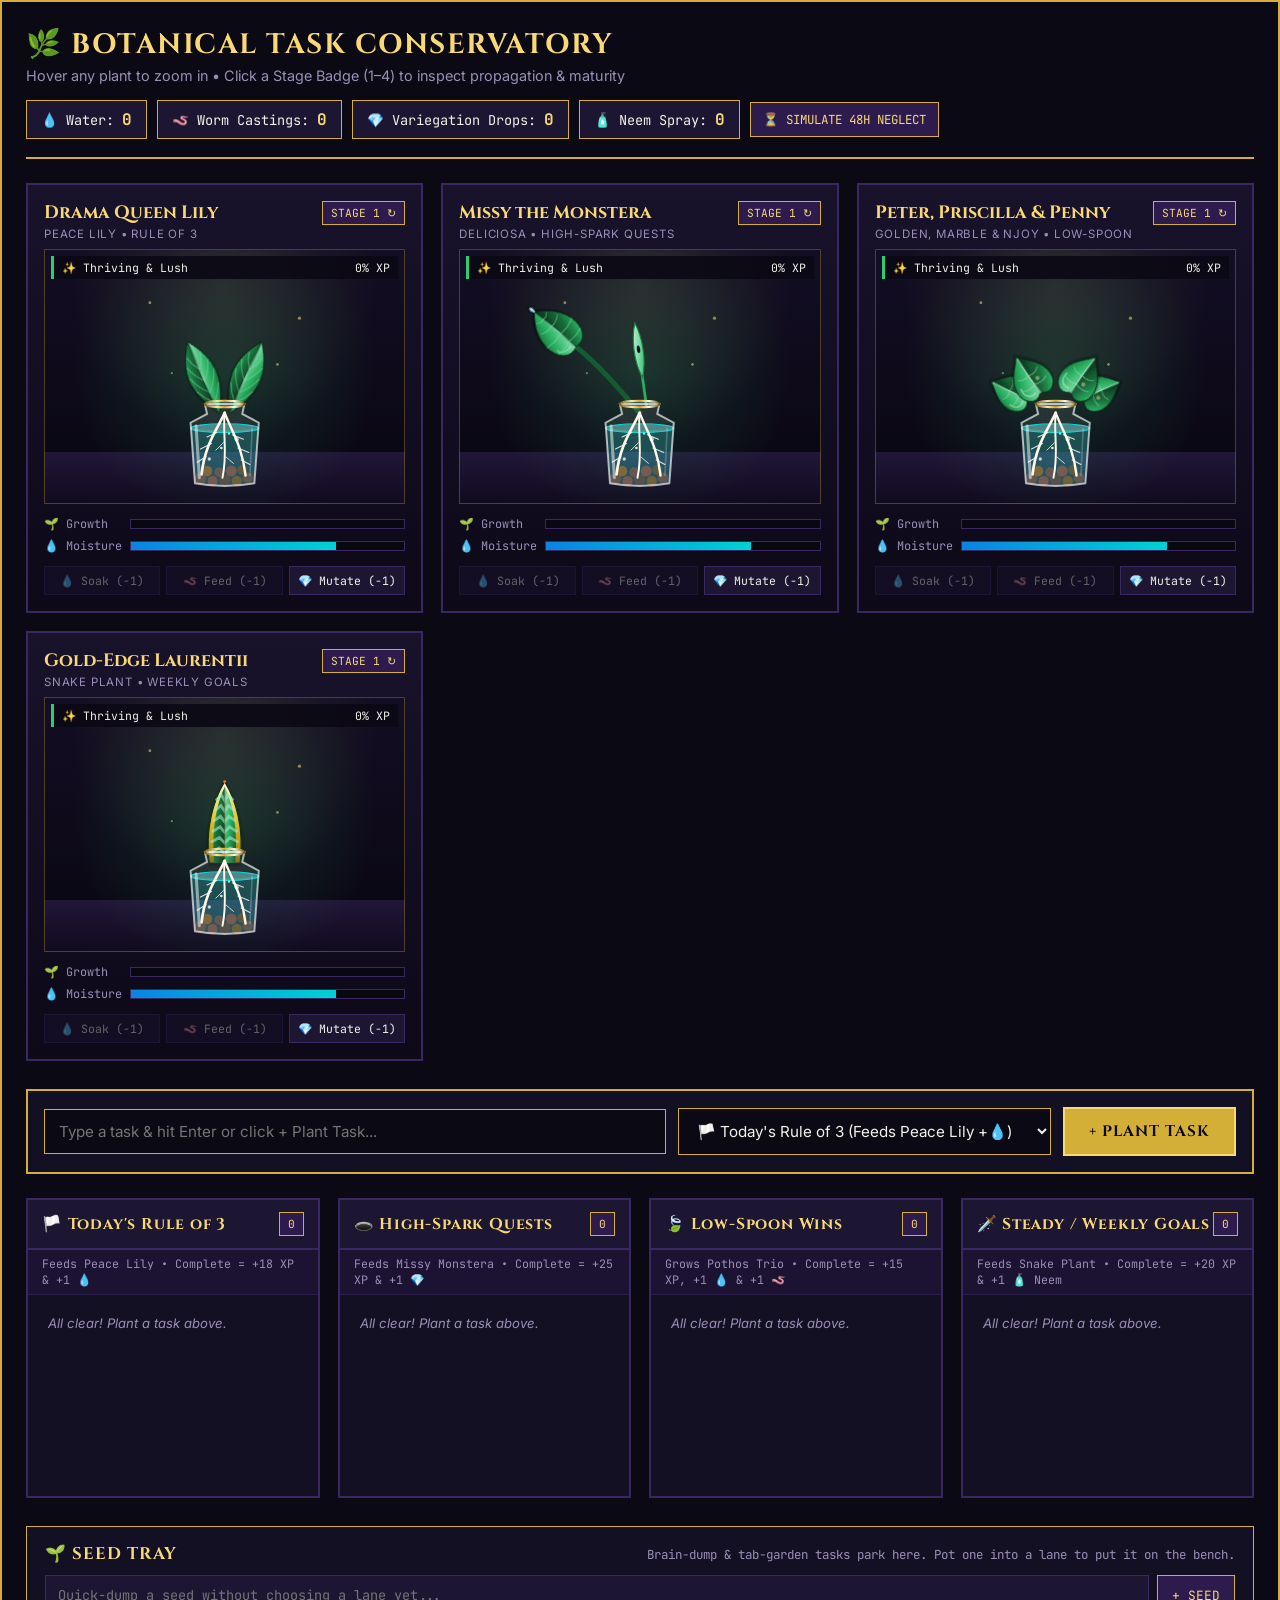
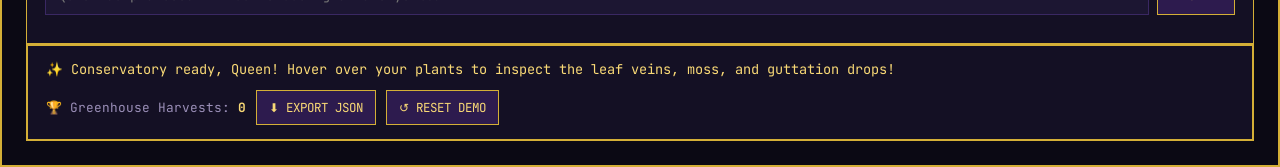
==== conservatory.html @ 10173c11 "bills: bridge Bills tab into the conservatory (due-soon bills as potable seeds, paying a task marks " ====
<!DOCTYPE html>
<html lang="en">
<head>
  <meta charset="UTF-8" />
  <meta name="viewport" content="width=device-width, initial-scale=1.0" />
  <title>Botanical Task Conservatory | Clare's Garden Planner</title>
  <link rel="preconnect" href="https://fonts.googleapis.com">
  <link rel="preconnect" href="https://fonts.gstatic.com" crossorigin>
  <link href="https://fonts.googleapis.com/css2?family=Cinzel:wght@600;700;800;900&family=Inter:wght@400;500;600;700&family=JetBrains+Mono:ital,wght@0,400;0,500;0,700;1,400&family=Plus+Jakarta+Sans:wght@400;500;600;700&display=swap" rel="stylesheet">
  <style>
    html, body { margin: 0; padding: 0; background: #0b0914; min-height: 100vh; }
  </style>
</head>
<body>
<!-- ==========================================
     BOTANICAL TASK CONSERVATORY (v4 - ULTRA-DETAILED BOTANICAL ART)
     For: planner.clarissadward.com
     ========================================== -->
<section id="botanical-task-conservatory" class="btc-wrapper">
  <!-- MASTER BOTANICAL SVG DEFS, SHADERS, PATTERNS & FILTERS -->
  <svg style="width:0;height:0;position:absolute;" aria-hidden="true" focusable="false">
    <defs>
      <!-- Deep 3D Leaf Gradients -->
      <linearGradient id="btc-emerald-left" x1="0%" y1="0%" x2="100%" y2="100%">
        <stop offset="0%" stop-color="#2ecc71" />
        <stop offset="45%" stop-color="#196f3d" />
        <stop offset="100%" stop-color="#092e17" />
      </linearGradient>
      <linearGradient id="btc-emerald-right" x1="0%" y1="0%" x2="100%" y2="100%">
        <stop offset="0%" stop-color="#82e0aa" />
        <stop offset="50%" stop-color="#27ae60" />
        <stop offset="100%" stop-color="#114b27" />
      </linearGradient>
      <linearGradient id="btc-leaf-back" x1="0%" y1="0%" x2="0%" y2="100%">
        <stop offset="0%" stop-color="#145a32" />
        <stop offset="100%" stop-color="#061f0f" />
      </linearGradient>
      <linearGradient id="btc-unfurl-lime" x1="0%" y1="0%" x2="100%" y2="100%">
        <stop offset="0%" stop-color="#d4efdf" />
        <stop offset="45%" stop-color="#82e0aa" />
        <stop offset="100%" stop-color="#27ae60" />
      </linearGradient>

      <!-- Thai Constellation / Albo Variegation Gradients -->
      <linearGradient id="btc-thai-cream" x1="0%" y1="0%" x2="100%" y2="100%">
        <stop offset="0%" stop-color="#fffdf5" />
        <stop offset="55%" stop-color="#f9e79f" />
        <stop offset="100%" stop-color="#d4ac0d" />
      </linearGradient>
      <linearGradient id="btc-marble-queen" x1="0%" y1="0%" x2="100%" y2="100%">
        <stop offset="0%" stop-color="#ffffff" />
        <stop offset="40%" stop-color="#e8f8f5" />
        <stop offset="75%" stop-color="#a3e4d7" />
        <stop offset="100%" stop-color="#1e8449" />
      </linearGradient>

      <!-- Peace Lily Hooded Spathe & Golden Spadix -->
      <radialGradient id="btc-spathe-ivory" cx="50%" cy="45%" r="60%">
        <stop offset="0%" stop-color="#ffffff" />
        <stop offset="65%" stop-color="#f8f9f9" />
        <stop offset="90%" stop-color="#d5f5e3" />
        <stop offset="100%" stop-color="#58d68d" />
      </radialGradient>
      <linearGradient id="btc-spadix-gold" x1="0%" y1="0%" x2="100%" y2="0%">
        <stop offset="0%" stop-color="#b7950b" />
        <stop offset="45%" stop-color="#fef9e7" />
        <stop offset="70%" stop-color="#f1c40f" />
        <stop offset="100%" stop-color="#7d6608" />
      </linearGradient>

      <!-- Snake Plant Gold Margin & Core -->
      <linearGradient id="btc-laurentii-edge" x1="0%" y1="0%" x2="0%" y2="100%">
        <stop offset="0%" stop-color="#fef9e7" />
        <stop offset="35%" stop-color="#f4d03f" />
        <stop offset="80%" stop-color="#b7950b" />
        <stop offset="100%" stop-color="#7d6608" />
      </linearGradient>

      <!-- 3D Pots & Planters -->
      <linearGradient id="btc-pot-terracotta" x1="0%" y1="0%" x2="100%" y2="0%">
        <stop offset="0%" stop-color="#5c2310" />
        <stop offset="22%" stop-color="#cd6133" />
        <stop offset="48%" stop-color="#e57e51" />
        <stop offset="78%" stop-color="#a8431b" />
        <stop offset="100%" stop-color="#4a1a0a" />
      </linearGradient>
      <linearGradient id="btc-pot-royal" x1="0%" y1="0%" x2="100%" y2="0%">
        <stop offset="0%" stop-color="#090511" />
        <stop offset="25%" stop-color="#2c1854" />
        <stop offset="45%" stop-color="#3f2475" />
        <stop offset="75%" stop-color="#1c0e38" />
        <stop offset="100%" stop-color="#07040d" />
      </linearGradient>
      <linearGradient id="btc-brass-lux" x1="0%" y1="0%" x2="100%" y2="0%">
        <stop offset="0%" stop-color="#7d6010" />
        <stop offset="30%" stop-color="#f9e79f" />
        <stop offset="50%" stop-color="#d4af37" />
        <stop offset="75%" stop-color="#fff8dc" />
        <stop offset="100%" stop-color="#6e530b" />
      </linearGradient>
      <linearGradient id="btc-coir-pole" x1="0%" y1="0%" x2="100%" y2="0%">
        <stop offset="0%" stop-color="#3b220c" />
        <stop offset="35%" stop-color="#784b23" />
        <stop offset="65%" stop-color="#5c3717" />
        <stop offset="100%" stop-color="#2b1707" />
      </linearGradient>

      <!-- Layered Drop Shadow for 3D Botanical Depth -->
      <filter id="btc-shadow-deep" x="-20%" y="-20%" width="140%" height="140%">
        <feDropShadow dx="1" dy="4" stdDeviation="2.5" flood-color="#040208" flood-opacity="0.72" />
      </filter>
      <filter id="btc-shadow-soft" x="-15%" y="-15%" width="130%" height="130%">
        <feDropShadow dx="0" dy="2" stdDeviation="1.4" flood-color="#05030a" flood-opacity="0.55" />
      </filter>
      <filter id="btc-glow-gold" x="-30%" y="-30%" width="160%" height="160%">
        <feGaussianBlur stdDeviation="2.5" result="blur" />
        <feMerge>
          <feMergeNode in="blur" />
          <feMergeNode in="SourceGraphic" />
        </feMerge>
      </filter>
    </defs>
  </svg>

  <style>
    :root {
      --btc-bg-obsidian: #0b0914;
      --btc-bg-panel: #141024;
      --btc-bg-card: #1c1632;
      --btc-plum-deep: #2d1b4e;
      --btc-gold: #d4af37;
      --btc-gold-bright: #f9d976;
      --btc-emerald: #2ecc71;
      --btc-danger: #e74c3c;
      --btc-amber: #f39c12;
      --btc-cyan: #00d2d3;
      --btc-text: #f4f1ea;
      --btc-muted: #9b8fb8;
      --btc-border: 2px solid #3a2863;
      --btc-border-gold: 2px solid #d4af37;
      --btc-font-head: 'Cinzel', 'Playfair Display', Georgia, serif;
      --btc-font-mono: 'JetBrains Mono', 'Fira Code', monospace;
      --btc-font-body: 'Inter', 'Plus Jakarta Sans', sans-serif;
    }

    .btc-wrapper {
      background: var(--btc-bg-obsidian);
      color: var(--btc-text);
      font-family: var(--btc-font-body);
      padding: 24px;
      border: var(--btc-border-gold);
      box-shadow: 0 12px 40px rgba(0, 0, 0, 0.75);
      max-width: 1720px;
      margin: 0 auto;
      box-sizing: border-box;
    }

    .btc-wrapper * {
      box-sizing: border-box;
      border-radius: 0px !important;
    }

    /* HEADER & APOTHECARY BAR */
    .btc-header {
      display: flex;
      flex-wrap: wrap;
      justify-content: space-between;
      align-items: center;
      gap: 16px;
      padding-bottom: 18px;
      border-bottom: var(--btc-border-gold);
      margin-bottom: 24px;
    }

    .btc-title-block h2 {
      font-family: var(--btc-font-head);
      color: var(--btc-gold-bright);
      margin: 0 0 4px 0;
      font-size: 1.75rem;
      letter-spacing: 1.5px;
      text-transform: uppercase;
    }

    .btc-title-block p {
      margin: 0;
      color: var(--btc-muted);
      font-size: 0.9rem;
    }

    .btc-apothecary-bar {
      display: flex;
      flex-wrap: wrap;
      gap: 10px;
      align-items: center;
    }

    .btc-supply-pill {
      background: var(--btc-bg-card);
      border: 1px solid var(--btc-gold);
      padding: 8px 14px;
      font-family: var(--btc-font-mono);
      font-size: 0.85rem;
      display: flex;
      align-items: center;
      gap: 8px;
      color: var(--btc-text);
    }

    .btc-supply-pill strong {
      color: var(--btc-gold-bright);
      font-size: 1rem;
    }

    .btc-sim-btn {
      background: var(--btc-plum-deep);
      color: var(--btc-gold-bright);
      border: 1px solid var(--btc-gold);
      padding: 8px 12px;
      font-family: var(--btc-font-mono);
      font-size: 0.78rem;
      cursor: pointer;
      text-transform: uppercase;
      transition: all 0.15s ease;
    }

    .btc-sim-btn:hover {
      background: var(--btc-gold);
      color: var(--btc-bg-obsidian);
      font-weight: 700;
    }

    /* CONSERVATORY PLANT BENCH (4 POTS) */
    .btc-bench-grid {
      display: grid;
      grid-template-columns: repeat(auto-fit, minmax(340px, 1fr));
      gap: 18px;
      margin-bottom: 28px;
    }

    .btc-plant-card {
      background: linear-gradient(180deg, #18122b 0%, #0d0918 100%);
      border: var(--btc-border);
      padding: 16px;
      position: relative;
      display: flex;
      flex-direction: column;
      justify-content: space-between;
      transition: transform 0.2s ease, border-color 0.2s ease, box-shadow 0.2s ease;
    }

    @keyframes plantPulse {
      0% { transform: scale(1); box-shadow: 0 0 0 rgba(46, 204, 113, 0); }
      50% { transform: scale(1.03); border-color: var(--btc-gold-bright); box-shadow: 0 0 28px rgba(46, 204, 113, 0.55); }
      100% { transform: scale(1); box-shadow: 0 0 0 rgba(46, 204, 113, 0); }
    }

    .btc-plant-card.pulse-react {
      animation: plantPulse 0.65s ease-out;
    }

    .btc-plant-card.needs-tlc {
      border-color: var(--btc-amber);
      box-shadow: inset 0 0 22px rgba(243, 156, 18, 0.22);
    }

    .btc-plant-card.has-gnats {
      border-color: var(--btc-danger);
      box-shadow: inset 0 0 26px rgba(231, 76, 60, 0.28);
    }

    .btc-plant-top {
      display: flex;
      flex-wrap: wrap;
      justify-content: space-between;
      align-items: flex-start;
      margin-bottom: 8px;
      gap: 6px 10px;
    }

    .btc-plant-top > div:first-child {
      flex: 1 1 170px;
      min-width: 0;
    }

    .btc-plant-top .btc-stage-badge {
      flex-shrink: 0;
    }

    .btc-plant-name {
      font-family: var(--btc-font-head);
      font-size: 1.12rem;
      color: var(--btc-gold-bright);
      margin: 0;
    }

    .btc-plant-role {
      font-size: 0.72rem;
      color: var(--btc-muted);
      text-transform: uppercase;
      letter-spacing: 0.8px;
      margin-top: 2px;
    }

    .btc-stage-badge {
      background: var(--btc-plum-deep);
      border: 1px solid var(--btc-gold);
      color: var(--btc-gold-bright);
      font-family: var(--btc-font-mono);
      font-size: 0.7rem;
      padding: 4px 8px;
      text-transform: uppercase;
      white-space: nowrap;
      cursor: pointer;
      transition: background 0.15s ease;
    }

    .btc-stage-badge:hover {
      background: var(--btc-gold);
      color: var(--btc-bg-obsidian);
      font-weight: 700;
    }

    /* TALL GALLERY CONSERVATORY STAGE WITH HOVER MAGNIFICATION */
    .btc-svg-stage {
      height: 255px;
      width: 100%;
      background:
        radial-gradient(circle at 50% 48%, rgba(46, 204, 113, 0.18), transparent 68%),
        radial-gradient(circle at 50% 15%, rgba(249, 217, 118, 0.1), transparent 55%),
        linear-gradient(180deg, #130e24 0%, #0b0815 80%, #211638 80%, #110b1f 100%);
      border: 1px solid rgba(212, 175, 55, 0.32);
      margin: 8px 0 12px 0;
      display: flex;
      align-items: center;
      justify-content: center;
      position: relative;
      overflow: hidden;
      cursor: zoom-in;
    }

    .btc-svg-stage svg {
      transition: transform 0.35s cubic-bezier(0.22, 1, 0.36, 1);
    }

    .btc-svg-stage:hover svg {
      transform: scale(1.22) translateY(-6px);
    }

    /* Ambient botanical breeze animation */
    @keyframes gentleBreeze {
      0%, 100% { transform: rotate(0deg); }
      50% { transform: rotate(1.4deg); }
    }

    .btc-breeze {
      transform-origin: 120px 158px;
      animation: gentleBreeze 5.5s ease-in-out infinite;
    }

    .btc-status-banner {
      position: absolute;
      top: 6px;
      left: 6px;
      right: 6px;
      background: rgba(11, 9, 20, 0.92);
      border-left: 3px solid var(--btc-emerald);
      padding: 4px 8px;
      font-size: 0.72rem;
      font-family: var(--btc-font-mono);
      display: flex;
      justify-content: space-between;
      z-index: 2;
      pointer-events: none;
    }

    .btc-status-banner.warn {
      border-left-color: var(--btc-amber);
      color: var(--btc-amber);
    }

    .btc-status-banner.danger {
      border-left-color: var(--btc-danger);
      color: #ff7675;
    }

    /* XP & MOISTURE METERS */
    .btc-meters {
      display: flex;
      flex-direction: column;
      gap: 6px;
      margin-bottom: 12px;
    }

    .btc-meter-row {
      display: flex;
      align-items: center;
      gap: 8px;
      font-family: var(--btc-font-mono);
      font-size: 0.74rem;
    }

    .btc-meter-label {
      width: 78px;
      color: var(--btc-muted);
    }

    .btc-meter-track {
      flex: 1;
      height: 10px;
      background: #090710;
      border: 1px solid #3a2863;
      overflow: hidden;
    }

    .btc-meter-fill {
      height: 100%;
      transition: width 0.35s ease;
    }

    .btc-fill-xp {
      background: linear-gradient(90deg, #196f3d, #2ecc71);
    }

    .btc-fill-water {
      background: linear-gradient(90deg, #0984e3, #00d2d3);
    }

    /* PLANT CARE ACTION BUTTONS */
    .btc-care-actions {
      display: grid;
      grid-template-columns: repeat(3, 1fr);
      gap: 6px;
    }

    .btc-care-btn {
      background: var(--btc-bg-card);
      border: 1px solid #3a2863;
      color: var(--btc-text);
      padding: 6px 4px;
      font-size: 0.72rem;
      font-family: var(--btc-font-mono);
      cursor: pointer;
      transition: all 0.15s ease;
      text-align: center;
    }

    .btc-care-btn:hover:not(:disabled) {
      border-color: var(--btc-gold);
      background: var(--btc-plum-deep);
      color: var(--btc-gold-bright);
    }

    .btc-care-btn:disabled {
      opacity: 0.38;
      cursor: not-allowed;
    }

    /* QUICK-ADD TASK CREATOR */
    .btc-creator-bar {
      background: var(--btc-bg-panel);
      border: var(--btc-border-gold);
      padding: 16px;
      margin-bottom: 24px;
      display: grid;
      grid-template-columns: 2fr 1.2fr auto;
      gap: 12px;
      align-items: center;
    }

    @media (max-width: 820px) {
      .btc-creator-bar {
        grid-template-columns: 1fr;
      }
    }

    .btc-input, .btc-select {
      background: var(--btc-bg-obsidian);
      border: 1px solid var(--btc-gold);
      color: var(--btc-text);
      padding: 12px 14px;
      font-family: var(--btc-font-body);
      font-size: 0.95rem;
      width: 100%;
    }

    .btc-input:focus, .btc-select:focus {
      outline: 2px solid var(--btc-gold-bright);
    }

    .btc-add-btn {
      background: var(--btc-gold);
      color: var(--btc-bg-obsidian);
      border: 2px solid var(--btc-gold-bright);
      padding: 12px 24px;
      font-family: var(--btc-font-head);
      font-weight: 700;
      font-size: 0.95rem;
      text-transform: uppercase;
      letter-spacing: 1px;
      cursor: pointer;
      transition: transform 0.1s ease, background 0.15s ease;
    }

    .btc-add-btn:hover {
      background: var(--btc-gold-bright);
    }

    /* TASK COLUMNS */
    .btc-columns-grid {
      display: grid;
      grid-template-columns: repeat(auto-fit, minmax(260px, 1fr));
      gap: 18px;
      margin-bottom: 24px;
    }

    .btc-col {
      background: var(--btc-bg-panel);
      border: var(--btc-border);
      display: flex;
      flex-direction: column;
      min-height: 300px;
    }

    .btc-col-header {
      padding: 12px 14px;
      background: var(--btc-bg-card);
      border-bottom: var(--btc-border);
      display: flex;
      justify-content: space-between;
      align-items: center;
    }

    .btc-col-header h3 {
      margin: 0;
      font-family: var(--btc-font-head);
      font-size: 0.98rem;
      color: var(--btc-gold-bright);
      letter-spacing: 0.8px;
    }

    .btc-col-sub {
      font-size: 0.73rem;
      color: var(--btc-muted);
      padding: 6px 14px;
      background: rgba(45, 27, 78, 0.35);
      border-bottom: 1px solid #2a1d49;
      font-family: var(--btc-font-mono);
    }

    .btc-task-list {
      padding: 12px;
      flex: 1;
      display: flex;
      flex-direction: column;
      gap: 10px;
    }

    @keyframes newTaskFlash {
      0% { background: rgba(212, 175, 55, 0.35); transform: translateY(-4px); }
      100% { background: var(--btc-bg-card); transform: translateY(0); }
    }

    .btc-task-item {
      background: var(--btc-bg-card);
      border: 1px solid #3a2863;
      border-left: 4px solid var(--btc-gold);
      padding: 10px 12px;
      display: flex;
      flex-direction: column;
      gap: 8px;
      animation: newTaskFlash 0.4s ease-out;
    }

    .btc-task-item.overdue {
      border-left-color: var(--btc-danger);
      background: rgba(231, 76, 60, 0.08);
    }

    .btc-task-top {
      display: flex;
      justify-content: space-between;
      align-items: flex-start;
      gap: 8px;
    }

    .btc-task-text {
      font-size: 0.92rem;
      line-height: 1.35;
      word-break: break-word;
    }

    .btc-task-actions {
      display: flex;
      gap: 6px;
      justify-content: flex-end;
    }

    .btc-task-btn {
      background: var(--btc-bg-obsidian);
      border: 1px solid #4a357a;
      color: var(--btc-text);
      padding: 5px 9px;
      font-size: 0.72rem;
      font-family: var(--btc-font-mono);
      cursor: pointer;
    }

    .btc-task-btn.complete:hover {
      background: var(--btc-emerald);
      color: var(--btc-bg-obsidian);
      border-color: var(--btc-emerald);
      font-weight: 700;
    }

    .btc-task-btn.split:hover {
      background: var(--btc-cyan);
      color: var(--btc-bg-obsidian);
    }

    .btc-task-btn.compost:hover {
      background: var(--btc-amber);
      color: var(--btc-bg-obsidian);
    }

    /* FOOTER SHELF */
    .btc-footer-shelf {
      background: var(--btc-bg-panel);
      border: var(--btc-border-gold);
      padding: 14px 18px;
      display: flex;
      flex-wrap: wrap;
      justify-content: space-between;
      align-items: center;
      gap: 12px;
    }

    .btc-toast {
      font-family: var(--btc-font-mono);
      font-size: 0.85rem;
      color: var(--btc-gold-bright);
    }

    @keyframes gnatBuzz {
      0% { transform: translate(0, 0); }
      25% { transform: translate(7px, -6px); }
      50% { transform: translate(-6px, 4px); }
      75% { transform: translate(5px, 6px); }
      100% { transform: translate(0, 0); }
    }
    .gnat-dot {
      animation: gnatBuzz 0.85s infinite ease-in-out;
    }
  </style>

  <!-- TOP HEADER & APOTHECARY INVENTORY -->
  <header class="btc-header">
    <div class="btc-title-block">
      <h2>🌿 Botanical Task Conservatory</h2>
      <p>Hover any plant to zoom in • Click a Stage Badge (1–4) to inspect propagation & maturity</p>
    </div>

    <div class="btc-apothecary-bar">
      <div class="btc-supply-pill" title="Earned from Low-Spoon Wins & Top 3">
        💧 Water: <strong id="btc-inv-water">3</strong>
      </div>
      <div class="btc-supply-pill" title="Earned from Low-Spoon Wins & Composting">
        🪱 Worm Castings: <strong id="btc-inv-castings">2</strong>
      </div>
      <div class="btc-supply-pill" title="Earned from High-Spark Quests - Unlocks Variegation!">
        💎 Variegation Drops: <strong id="btc-inv-elixir">2</strong>
      </div>
      <div class="btc-supply-pill" title="Earned from Weekly Goals - Clears Overdue Gnats">
        🧴 Neem Spray: <strong id="btc-inv-neem">1</strong>
      </div>
      <button type="button" class="btc-sim-btn" data-btc-action="simulate">
        ⏳ Simulate 48h Neglect
      </button>
    </div>
  </header>

  <!-- 4-POT INTERACTIVE PLANT BENCH -->
  <div class="btc-bench-grid" id="btc-plant-bench"></div>

  <!-- QUICK-ADD TASK BAR -->
  <div class="btc-creator-bar">
    <input
      type="text"
      id="btc-task-input"
      class="btc-input"
      placeholder="Type a task & hit Enter or click + Plant Task..."
    />
    <select id="btc-task-category" class="btc-select">
      <option value="top3">🏳️ Today's Rule of 3 (Feeds Peace Lily +💧)</option>
      <option value="spark">🕳️ High-Spark Quest (Feeds Missy Monstera +💎)</option>
      <option value="spoon">🍃 Low-Spoon Win (Grows Pothos Trio +💧🪱)</option>
      <option value="weekly">🗡️ Weekly / Steady Goal (Feeds Snake Plant +🧴)</option>
    </select>
    <button type="button" id="btc-add-btn" class="btc-add-btn" data-btc-action="add-task">
      + Plant Task
    </button>
  </div>

  <!-- 4 TASK QUEST COLUMNS -->
  <div class="btc-columns-grid" id="btc-task-columns"></div>

  <!-- SEED TRAY: parked tasks (brain dump + tab gardens) -->
  <div id="btc-seed-tray" style="margin-top:28px; border:1px solid var(--btc-gold); background:var(--btc-bg-panel); padding:16px 18px;">
    <div style="display:flex; flex-wrap:wrap; gap:10px; align-items:center; justify-content:space-between; margin-bottom:10px;">
      <h3 style="margin:0; font-family:var(--btc-font-head); color:var(--btc-gold-bright); font-size:1.05rem; letter-spacing:1px; text-transform:uppercase;">🌱 Seed Tray</h3>
      <span style="color:var(--btc-muted); font-size:0.78rem; font-family:var(--btc-font-mono);">Brain-dump &amp; tab-garden tasks park here. Pot one into a lane to put it on the bench.</span>
    </div>
    <div style="display:flex; flex-wrap:wrap; gap:8px; margin-bottom:12px;">
      <input id="btc-seed-input" type="text" placeholder="Quick-dump a seed without choosing a lane yet..." autocomplete="off"
        style="flex:1 1 240px; background:var(--btc-bg-card); border:1px solid #3a2863; color:var(--btc-text); padding:10px 12px; font-family:var(--btc-font-mono); font-size:0.85rem; outline:none;" />
      <button type="button" data-btc-action="add-seed"
        style="background:var(--btc-plum-deep); color:var(--btc-gold-bright); border:1px solid var(--btc-gold); padding:10px 14px; font-family:var(--btc-font-mono); font-size:0.8rem; cursor:pointer; text-transform:uppercase;">+ Seed</button>
    </div>
    <div id="btc-seed-list"></div>
  </div>

  <!-- GREENHOUSE TROPHY SHELF & DATA CONTROLS -->
  <footer class="btc-footer-shelf">
    <div class="btc-toast" id="btc-toast-msg">
      ✨ Conservatory ready, Queen! Hover over your plants to inspect the leaf veins, moss, and guttation drops!
    </div>
    <div style="display:flex; gap:10px; align-items:center;">
      <span style="font-family:var(--btc-font-mono); font-size:0.8rem; color:var(--btc-muted);">
        🏆 Greenhouse Harvests: <strong id="btc-harvest-count" style="color:var(--btc-gold-bright)">0</strong>
      </span>
      <button type="button" class="btc-sim-btn" data-btc-action="export">⬇ Export JSON</button>
      <button type="button" class="btc-sim-btn" data-btc-action="reset">↺ Reset Demo</button>
    </div>
  </footer>

  <script>
    (function () {
      const STORAGE_KEY = 'clarissa_botanical_conservatory_v5';

      const categoryToPlant = {
        top3: 'lily',
        spark: 'monstera',
        spoon: 'pothos',
        weekly: 'snake'
      };

      const defaultState = {
        inventory: { water: 0, castings: 0, elixir: 0, neem: 0 },
        harvests: 0,
        lastPulsedPlant: null,
        plants: {
          lily: {
            id: 'lily',
            name: 'Drama Queen Lily',
            species: 'Peace Lily • Rule of 3',
            xp: 0,
            hydration: 75,
            variegated: false,
            gnats: false
          },
          monstera: {
            id: 'monstera',
            name: 'Missy the Monstera',
            species: 'Deliciosa • High-Spark Quests',
            xp: 0,
            hydration: 75,
            variegated: false,
            gnats: false
          },
          pothos: {
            id: 'pothos',
            name: 'Peter, Priscilla & Penny',
            species: 'Golden, Marble & NJoy • Low-Spoon',
            xp: 0,
            hydration: 75,
            variegated: false,
            gnats: false
          },
          snake: {
            id: 'snake',
            name: 'Gold-Edge Laurentii',
            species: 'Snake Plant • Weekly Goals',
            xp: 0,
            hydration: 75,
            variegated: false,
            gnats: false
          }
        },
        tasks: []
      };

      let state = loadState();

      function loadState() {
        try {
          const saved = localStorage.getItem(STORAGE_KEY);
          if (saved) {
            const parsed = JSON.parse(saved);
            if (parsed && parsed.plants && Array.isArray(parsed.tasks)) {
              return parsed;
            }
          }
        } catch (e) {}
        return JSON.parse(JSON.stringify(defaultState));
      }

      function saveState() {
        try {
          localStorage.setItem(STORAGE_KEY, JSON.stringify(state));
        } catch (e) {}
      }

      function getStageInfo(xp) {
        if (xp < 25) return { num: 1, label: 'Stage 1 • Water Prop 🫙' };
        if (xp < 55) return { num: 2, label: 'Stage 2 • Terracotta 🪴' };
        if (xp < 85) return { num: 3, label: 'Stage 3 • Lush Specimen 🌿' };
        return { num: 4, label: 'Stage 4 • Showstopper ✨' };
      }

      // =========================================================================
      // v4 BOTANICAL ART ENGINE: 3D HALF-LEAF SHADING, VEINS, MOSS & GUTTATION
      // =========================================================================

      function drawDetailedPot(stage, isHydrated) {
        if (stage === 1) {
          // Stage 1: Faceted Glass Apothecary Vessel + Cork Collar + LECA + Fuzzy Root System
          return `
            <g class="btc-pot-layer">
              <!-- LECA Expanded Clay Pebbles at base -->
              <g opacity="0.9">
                <circle cx="98" cy="208" r="5.5" fill="#78281f" stroke="#4a1913" stroke-width="0.8"/>
                <circle cx="109" cy="210" r="5" fill="#922b21" stroke="#4a1913" stroke-width="0.8"/>
                <circle cx="120" cy="209" r="5.5" fill="#641e16" stroke="#4a1913" stroke-width="0.8"/>
                <circle cx="131" cy="210" r="5" fill="#873600" stroke="#4a1913" stroke-width="0.8"/>
                <circle cx="141" cy="207" r="5" fill="#78281f" stroke="#4a1913" stroke-width="0.8"/>
                <circle cx="104" cy="201" r="4.8" fill="#a04000"/>
                <circle cx="115" cy="202" r="4.5" fill="#78281f"/>
                <circle cx="126" cy="201" r="5" fill="#922b21"/>
                <circle cx="136" cy="200" r="4.5" fill="#6e2c00"/>
              </g>

              <!-- Nutrient-Rich Cyan/Emerald Water Column -->
              <path d="M89 162 Q120 166 151 162 L147 212 Q120 217 93 212 Z" fill="rgba(0, 210, 211, 0.22)" />
              <ellipse cx="120" cy="162" rx="31" ry="4" fill="rgba(129, 236, 236, 0.45)" stroke="#00d2d3" stroke-width="1"/>

              <!-- Primary & Secondary Fibrous Water Roots -->
              <g stroke="#fef9e7" fill="none" stroke-linecap="round">
                <path d="M120 148 C114 162, 102 176, 99 204" stroke-width="2.4"/>
                <path d="M113 166 L104 170 M108 176 L98 181 M103 188 L95 193" stroke-width="1" opacity="0.85"/>
                <path d="M120 148 C126 164, 136 178, 139 205" stroke-width="2.2"/>
                <path d="M127 168 L137 172 M132 180 L142 184 M135 191 L143 195" stroke-width="1" opacity="0.85"/>
                <path d="M120 148 C118 168, 123 185, 118 207" stroke-width="1.8"/>
                <path d="M119 175 L112 182 M121 188 L128 194" stroke-width="0.9" opacity="0.8"/>
              </g>

              <!-- Rising Oxygen Micro-Bubbles -->
              <circle cx="106" cy="190" r="1.5" fill="#ffffff" opacity="0.75"/>
              <circle cx="131" cy="172" r="2" fill="#ffffff" opacity="0.65"/>
              <circle cx="117" cy="180" r="1.2" fill="#ffffff" opacity="0.85"/>
              <circle cx="124" cy="167" r="1" fill="#ffffff" opacity="0.75"/>

              <!-- Beveled Glass Apothecary Bottle & Specular Highlights -->
              <path d="M102 140 L138 140 L136 149 L151 157 L147 212 Q120 217 93 212 L89 157 L104 149 Z"
                    fill="rgba(255, 255, 255, 0.07)" stroke="rgba(255, 255, 255, 0.65)" stroke-width="1.8"/>
              <ellipse cx="120" cy="140" rx="18" ry="3" fill="rgba(255,255,255,0.2)" stroke="url(#btc-brass-lux)" stroke-width="1.8"/>
              <path d="M94 160 L97 207" stroke="rgba(255,255,255,0.5)" stroke-width="2.8" stroke-linecap="round"/>
              <path d="M145 162 L143 205" stroke="rgba(255,255,255,0.22)" stroke-width="1.5" stroke-linecap="round"/>
            </g>
          `;
        }

        // Rich Top-Dressing: Chunky Bark, Perlite, Pillow Moss & Amethyst Crystal
        const soilBed = `
          <g class="btc-soil-ecosystem">
            <!-- Dark Rich Compost & Bark Base -->
            <ellipse cx="120" cy="147" rx="42" ry="6.5" fill="#1e110a"/>
            <!-- Orchid Bark Chips -->
            <polygon points="92,147 101,144 104,149 95,150" fill="#4a2311"/>
            <polygon points="128,145 139,144 142,149 131,150" fill="#5c2d16"/>
            <polygon points="110,148 121,146 124,151 112,152" fill="#3d1c0c"/>
            <!-- Velvet Green Cushion Moss Mounds -->
            <path d="M82 148 Q92 139 104 147 Z" fill="#1e8449"/>
            <path d="M85 147 Q92 141 100 146 Z" fill="#2ecc71" opacity="0.7"/>
            <path d="M136 148 Q147 138 158 147 Z" fill="#196f3d"/>
            <path d="M139 147 Q147 140 154 146 Z" fill="#27ae60" opacity="0.75"/>
            <!-- White Perlite Specks & Worm Castings -->
            <circle cx="105" cy="147" r="1.8" fill="#ecf0f1"/>
            <circle cx="115" cy="145" r="1.5" fill="#bdc3c7"/>
            <circle cx="127" cy="148" r="1.9" fill="#ecf0f1"/>
            <circle cx="134" cy="145" r="1.4" fill="#ecf0f1"/>
            <circle cx="109" cy="149" r="1.6" fill="#d4af37" opacity="0.85"/>
            <!-- Raw Amethyst Crystal Cluster in Stage 3 & 4 -->
            ${
              stage >= 3
                ? `<polygon points="144,147 148,136 153,146" fill="#9b59b6" stroke="#e8daef" stroke-width="0.7"/>
                   <polygon points="149,147 155,139 157,147" fill="#8e44ad" stroke="#d2b4de" stroke-width="0.6"/>`
                : ''
            }
          </g>
        `;

        if (stage === 2) {
          // Stage 2: Sculpted Artisan Terracotta Pot + Mineral Patina + Drainage Saucer
          return `
            <g class="btc-pot-layer">
              <ellipse cx="120" cy="215" rx="39" ry="5.5" fill="#4a1a0a" stroke="#78281f" stroke-width="1"/>
              <path d="M83 207 L157 207 L152 215 L88 215 Z" fill="url(#btc-pot-terracotta)"/>
              <polygon points="80,152 160,152 147,209 93,209" fill="url(#btc-pot-terracotta)" stroke="#4a1a0a" stroke-width="1.2"/>
              <!-- Subtle Terracotta Ribbing -->
              <path d="M85 168 Q120 173 155 168" stroke="rgba(255,255,255,0.14)" stroke-width="1.5" fill="none"/>
              <path d="M88 184 Q120 189 152 184" stroke="rgba(0,0,0,0.22)" stroke-width="1.5" fill="none"/>
              <!-- Rolled Terracotta Rim -->
              <rect x="74" y="143" width="92" height="11" fill="url(#btc-pot-terracotta)" stroke="#4a1a0a" stroke-width="1.2"/>
              ${soilBed}
            </g>
          `;
        }

        // Stage 3 & 4: Fluted Royal Obsidian & Amethyst Ceramic Planter on Brass Stand
        return `
          <g class="btc-pot-layer">
            <!-- Custom Mid-Century Brushed Brass Stand -->
            <path d="M84 192 L77 218 M156 192 L163 218 M120 202 L120 218" stroke="url(#btc-brass-lux)" stroke-width="4" stroke-linecap="square"/>
            <line x1="81" y1="206" x2="159" y2="206" stroke="url(#btc-brass-lux)" stroke-width="2.8"/>

            <!-- Royal Fluted Ceramic Vessel -->
            <path d="M74 148 L166 148 L154 204 C138 211, 102 211, 86 204 Z" fill="url(#btc-pot-royal)" stroke="url(#btc-brass-lux)" stroke-width="2"/>

            <!-- Art-Deco Gold Fluting & Geometric Inlay -->
            <path d="M90 150 L96 205 M105 150 L108 207 M120 150 L120 208 M135 150 L132 207 M150 150 L144 205"
                  stroke="rgba(249, 217, 118, 0.32)" stroke-width="1.3"/>
            <path d="M79 168 Q120 176 161 168" stroke="url(#btc-brass-lux)" stroke-width="1.5" fill="none" opacity="0.8"/>

            <!-- Brushed Brass Lip -->
            <rect x="71" y="142" width="98" height="8" fill="url(#btc-brass-lux)" stroke="#4a3508" stroke-width="0.8"/>
            ${soilBed}
          </g>
        `;
      }

      // =========================================================================
      // DETAILED SPECIES FOLIAGE GENERATORS
      // =========================================================================

      // 1. ULTRA-DETAILED MONSTERA DELICIOSA LEAF (3D Half-Shading, Pinnae, Inner Fenestrations, Guttation Drop)
      function drawMonsteraLeaf(x, y, scale, angle, isVar, hasSplits, hasGuttation) {
        // Left & Right 3D Half-Leaf Paths with Deep Pinnae Cutouts
        const leftHalf = hasSplits
          ? `M 0,0
             C -18,-10 -38,4 -42,22
             L -14,25 L -43,31
             C -45,42 -40,54 -35,62
             L -11,56 L -31,68
             C -24,80 -10,92 0,102 L 0,0 Z`
          : `M 0,0 C -22,-8 -40,14 -36,44 C -32,72 -14,90 0,102 L 0,0 Z`;

        const rightHalf = hasSplits
          ? `M 0,0
             C 18,-10 38,4 42,22
             L 14,25 L 43,31
             C 45,42 40,54 35,62
             L 11,56 L 31,68
             C 24,80 10,92 0,102 L 0,0 Z`
          : `M 0,0 C 22,-8 40,14 36,44 C 32,72 14,90 0,102 L 0,0 Z`;

        // Thai Constellation / Albo Sectored Chimera Variegation + Stardust Speckles
        const variegationOverlay = isVar
          ? `<path d="M 0,0 C 18,-10 38,4 42,22 L 14,25 L 43,31 C 44,38 41,46 38,52 L 11,48 L 0,32 Z"
                   fill="url(#btc-thai-cream)" opacity="0.88"/>
             <path d="M 0,56 L -11,56 L -31,68 C -24,80 -10,92 0,102 Z"
                   fill="url(#btc-thai-cream)" opacity="0.82"/>
             <!-- Thai Constellation Cream Speckles -->
             <circle cx="-18" cy="16" r="2.2" fill="#fffdf5" opacity="0.9"/>
             <circle cx="-24" cy="21" r="1.3" fill="#f9e79f" opacity="0.85"/>
             <circle cx="-22" cy="44" r="2.6" fill="#fffdf5" opacity="0.85"/>
             <circle cx="-15" cy="49" r="1.4" fill="#fffdf5" opacity="0.9"/>
             <circle cx="18" cy="72" r="2.4" fill="#fffdf5" opacity="0.9"/>
             <circle cx="12" cy="78" r="1.5" fill="#f9e79f" opacity="0.85"/>`
          : '';

        // Inner Oval Fenestrations (Secondary Holes) along the midrib
        const innerFenestrations = hasSplits
          ? `<ellipse cx="-9" cy="38" rx="3.4" ry="6.2" fill="#110c20" stroke="#092e17" stroke-width="0.8" transform="rotate(-18 -9 38)"/>
             <ellipse cx="10" cy="39" rx="3.2" ry="5.8" fill="#110c20" stroke="#114b27" stroke-width="0.8" transform="rotate(18 10 39)"/>
             <ellipse cx="-7" cy="68" rx="2.6" ry="4.5" fill="#110c20" transform="rotate(-14 -7 68)"/>
             <ellipse cx="8" cy="67" rx="2.8" ry="4.8" fill="#110c20" transform="rotate(14 8 67)"/>
             <circle cx="-5" cy="18" r="2" fill="#110c20"/>
             <circle cx="6" cy="19" r="1.8" fill="#110c20"/>`
          : '';

        // Crystal Guttation Dewdrop hanging from the leaf apex
        const guttationDrop = hasGuttation
          ? `<path d="M 0,102 C -3,107 -3.5,112 0,114 C 3.5,112 3,107 0,102 Z" fill="#81ecec" stroke="#ffffff" stroke-width="0.6"/>
             <circle cx="-1" cy="110" r="0.9" fill="#ffffff"/>`
          : '';

        return `
          <g transform="translate(${x}, ${y}) rotate(${angle}) scale(${scale})" filter="url(#btc-shadow-deep)">
            <!-- Left Shadowed Half-Blade -->
            <path d="${leftHalf}" fill="url(#btc-emerald-left)" stroke="#072612" stroke-width="1.2"/>
            <!-- Right Sunlit Half-Blade -->
            <path d="${rightHalf}" fill="url(#btc-emerald-right)" stroke="#0b3b1e" stroke-width="1.2"/>
            ${variegationOverlay}

            <!-- Glossy Cuticle Specular Highlight -->
            <path d="M 6,8 C 20,6 30,16 28,22" stroke="rgba(255,255,255,0.35)" stroke-width="2.5" fill="none" stroke-linecap="round"/>

            <!-- Sculpted Primary Midrib & Quilted Lateral Veins -->
            <path d="M 0,0 L -1.5,45 L 0,98 L 1.5,45 Z" fill="#82e0aa"/>
            <g stroke="#82e0aa" stroke-width="1.3" fill="none" stroke-linecap="round" opacity="0.78">
              <path d="M 0,16 Q -16,12 -32,16"/>
              <path d="M 0,38 Q -18,34 -36,40"/>
              <path d="M 0,60 Q -14,58 -24,66"/>
              <path d="M 0,80 Q -8,78 -14,84"/>
              <path d="M 0,16 Q 16,12 32,16"/>
              <path d="M 0,38 Q 18,34 36,40"/>
              <path d="M 0,60 Q 14,58 24,66"/>
              <path d="M 0,80 Q 8,78 14,84"/>
            </g>

            ${innerFenestrations}
            ${guttationDrop}
          </g>
        `;
      }

      // 2. ULTRA-DETAILED POTHOS LEAF (Supports 3 Distinct Cultivars: 0=Peter Golden, 1=Priscilla Marble Queen, 2=Penny N'Joy)
      function drawPothosLeaf(x, y, scale, angle, cultivar, isVar, hasDew) {
        let leftFill = 'url(#btc-emerald-left)';
        let rightFill = 'url(#btc-emerald-right)';
        let variegationLayer = '';

        if (isVar) {
          if (cultivar === 0) {
            // PETER: Golden Pothos (Rich Emerald with Brushed Gold & Chartreuse Sectors)
            variegationLayer = `
              <path d="M 0,3 C 9,0 17,8 15,20 C 13,30 5,38 0,44 Z" fill="#f4d03f" opacity="0.55"/>
              <path d="M -3,10 C -11,12 -14,22 -9,30 L 0,24 Z" fill="#f9e79f" opacity="0.7"/>
              <circle cx="6" cy="14" r="2.5" fill="#fef9e7" opacity="0.8"/>
              <circle cx="-6" cy="22" r="1.8" fill="#f4d03f" opacity="0.85"/>
            `;
          } else if (cultivar === 1) {
            // PRISCILLA: Marble Queen (Creamy Ivory Base with Specked Mint & Forest Flecks)
            leftFill = 'url(#btc-marble-queen)';
            rightFill = 'url(#btc-thai-cream)';
            variegationLayer = `
              <path d="M 0,2 C -8,4 -14,14 -11,26 L 0,34 Z" fill="#1e8449" opacity="0.55"/>
              <circle cx="7" cy="12" r="2.2" fill="#196f3d" opacity="0.75"/>
              <circle cx="9" cy="20" r="1.4" fill="#27ae60" opacity="0.8"/>
              <circle cx="5" cy="27" r="2" fill="#145a32" opacity="0.7"/>
              <circle cx="-6" cy="14" r="1.8" fill="#ffffff" opacity="0.9"/>
            `;
          } else {
            // PENNY: N'Joy Pothos (Snow-White Outer Margins with Crisp Jade Center Island)
            leftFill = '#ffffff';
            rightFill = '#f8f9f9';
            variegationLayer = `
              <path d="M 0,4 C -9,4 -12,16 -8,28 C -5,36 -2,41 0,45 C 2,41 6,35 9,26 C 12,15 8,4 0,4 Z"
                    fill="url(#btc-emerald-right)"/>
              <path d="M 0,6 C -5,6 -7,15 -5,24 L 0,36 Z" fill="#82e0aa" opacity="0.55"/>
            `;
          }
        } else {
          // Subtle Golden Pothos flecks even when un-mutated
          variegationLayer = `<circle cx="-6" cy="18" r="2.2" fill="#f9e79f" opacity="0.45"/>`;
        }

        const dewDrop = hasDew
          ? `<circle cx="0" cy="50" r="1.8" fill="#81ecec" stroke="#ffffff" stroke-width="0.5"/>`
          : '';

        return `
          <g transform="translate(${x}, ${y}) rotate(${angle}) scale(${scale})" filter="url(#btc-shadow-soft)">
            <!-- Cordate Heart-Shaped Pothos Blade -->
            <path d="M 0,4 C -10,-6 -22,4 -20,19 C -18,33 -5,41 0,49 L 0,4 Z" fill="${leftFill}" stroke="#092e17" stroke-width="1.1"/>
            <path d="M 0,4 C 10,-6 22,4 20,19 C 18,33 5,41 0,49 L 0,4 Z" fill="${rightFill}" stroke="#0b3b1e" stroke-width="1.1"/>
            ${variegationLayer}
            <!-- Midrib & Primary Veins -->
            <path d="M 0,3 Q 1,24 0,47" stroke="#abebc6" stroke-width="1.4" fill="none" opacity="0.85"/>
            <path d="M 0,14 Q -9,11 -15,15 M 0,25 Q -8,23 -13,28 M 0,14 Q 9,11 15,15 M 0,25 Q 8,23 13,28"
                  stroke="#abebc6" stroke-width="0.9" fill="none" opacity="0.6"/>
            <!-- Glossy Specular Arc -->
            <path d="M 5,6 C 13,4 17,11 15,18" stroke="rgba(255,255,255,0.4)" stroke-width="1.6" fill="none" stroke-linecap="round"/>
            ${dewDrop}
          </g>
        `;
      }

      // 3. ULTRA-DETAILED PEACE LILY LANCE LEAF & HOODED SPATHE BLOOM
      function drawLilyLeaf(x, y, scale, angle, isVar, isBackLayer) {
        const leftGrad = isBackLayer ? 'url(#btc-leaf-back)' : 'url(#btc-emerald-left)';
        const rightGrad = isBackLayer ? 'url(#btc-emerald-left)' : isVar ? 'url(#btc-marble-queen)' : 'url(#btc-emerald-right)';

        // Domino Peace Lily white-vein streaks when variegated
        const dominoStreaks = isVar
          ? `<path d="M 0,-18 Q -10,-28 -14,-40 M 0,-36 Q 11,-46 14,-58 M 0,-52 Q -9,-62 -11,-70"
                   stroke="#ffffff" stroke-width="2.2" fill="none" opacity="0.8" stroke-linecap="round"/>`
          : '';

        return `
          <g transform="translate(${x}, ${y}) rotate(${angle}) scale(${scale})" filter="url(#btc-shadow-soft)">
            <!-- Left & Right Quilted Lance Halves with Undulating Margins -->
            <path d="M 0,0 C -8,-14 -19,-32 -18,-54 C -17,-72 -7,-88 0,-98 L 0,0 Z" fill="${leftGrad}" stroke="#061f0f" stroke-width="1.1"/>
            <path d="M 0,0 C 8,-14 19,-32 18,-54 C 17,-72 7,-88 0,-98 L 0,0 Z" fill="${rightGrad}" stroke="#092e17" stroke-width="1.1"/>
            ${dominoStreaks}
            <!-- Deeply Ribbed Parallel-Curved Spathiphyllum Veins -->
            <path d="M 0,0 L -1.2,-48 L 0,-95 L 1.2,-48 Z" fill="#82e0aa" opacity="0.9"/>
            <g stroke="#82e0aa" stroke-width="1.1" fill="none" opacity="0.65">
              <path d="M 0,-14 Q -10,-24 -15,-36"/>
              <path d="M 0,-28 Q -12,-40 -16,-54"/>
              <path d="M 0,-44 Q -11,-56 -14,-68"/>
              <path d="M 0,-60 Q -8,-70 -9,-80"/>
              <path d="M 0,-14 Q 10,-24 15,-36"/>
              <path d="M 0,-28 Q 12,-40 16,-54"/>
              <path d="M 0,-44 Q 11,-56 14,-68"/>
              <path d="M 0,-60 Q 8,-70 9,-80"/>
            </g>
          </g>
        `;
      }

      function drawLilyBloom(x, y, scale, angle) {
        return `
          <g transform="translate(${x}, ${y}) rotate(${angle}) scale(${scale})" filter="url(#btc-shadow-deep)">
            <!-- Cupped Ivory Spathe Hood with Green Acuminate Tip -->
            <path d="M 0,4 C -20,-10 -26,-42 -12,-64 C -5,-75 0,-82 0,-88 C 0,-82 5,-75 12,-64 C 26,-42 20,-10 0,4 Z"
                  fill="url(#btc-spathe-ivory)" stroke="#b7950b" stroke-width="1"/>
            <!-- Green Infusion at Tip & Central Rib -->
            <path d="M 0,-70 C -4,-76 0,-84 0,-88 C 0,-84 4,-76 0,-70 Z" fill="#2ecc71" opacity="0.75"/>
            <path d="M 0,2 L 0,-82" stroke="#d5f5e3" stroke-width="1.4"/>
            <path d="M 0,-18 Q -12,-30 -16,-44 M 0,-36 Q -12,-48 -14,-58 M 0,-18 Q 12,-30 16,-44 M 0,-36 Q 12,-48 14,-58"
                  stroke="#d5f5e3" stroke-width="0.9" fill="none"/>

            <!-- 3D Textured Golden-Cream Spadix Spike with Pollen Dots -->
            <rect x="-4" y="-52" width="8" height="36" rx="4" fill="url(#btc-spadix-gold)" stroke="#7d6608" stroke-width="0.9"/>
            <g fill="#7d6608" opacity="0.75">
              <circle cx="-1.5" cy="-46" r="1"/><circle cx="1.8" cy="-44" r="1"/>
              <circle cx="-1.8" cy="-39" r="1"/><circle cx="1.5" cy="-37" r="1"/>
              <circle cx="-1.5" cy="-32" r="1"/><circle cx="1.8" cy="-30" r="1"/>
              <circle cx="-1.8" cy="-25" r="1"/><circle cx="1.5" cy="-23" r="1"/>
            </g>
          </g>
        `;
      }

      // 4. ULTRA-DETAILED SANSEVIERIA SWORD BLADE (Laurentii Gold Edges + Zig-Zag Tiger Banding + 3D Groove)
      function drawSnakeBlade(x, y, height, width, angle, isVar, isBack) {
        const h = height;
        const w = width;
        const coreLeft = isBack ? 'url(#btc-leaf-back)' : 'url(#btc-emerald-left)';
        const coreRight = isVar ? 'url(#btc-marble-queen)' : 'url(#btc-emerald-right)';

        // Generate 6 mottled horizontal tiger-stripe bands along the sword height
        let tigerBands = '';
        for (let i = 1; i <= 6; i++) {
          const by = -(h * (i * 0.13));
          const bw = w * (1 - i * 0.08);
          tigerBands += `
            <path d="M -${bw},${by} L -${bw * 0.4},${by - 4} L 0,${by + 1} L ${bw * 0.4},${by - 4} L ${bw},${by}"
                  stroke="#abebc6" stroke-width="2.6" fill="none" opacity="${isBack ? 0.3 : 0.58}" stroke-linecap="round"/>
          `;
        }

        return `
          <g transform="translate(${x}, ${y}) rotate(${angle})" filter="url(#btc-shadow-soft)">
            <!-- Outer Golden Laurentii Margin -->
            <path d="M -${w},0 C -${w * 1.28},-${h * 0.42} -${w * 0.72},-${h * 0.78} 0,-${h} C ${w * 0.72},-${h * 0.78} ${w * 1.28},-${h * 0.42} ${w},0 Z"
                  fill="url(#btc-laurentii-edge)" stroke="#092e17" stroke-width="1"/>
            <!-- Left & Right 3D Concave Inner Sword Core -->
            <path d="M -${w * 0.68},0 C -${w * 0.9},-${h * 0.42} -${w * 0.46},-${h * 0.76} 0,-${h * 0.93} L 0,0 Z" fill="${coreLeft}"/>
            <path d="M ${w * 0.68},0 C ${w * 0.9},-${h * 0.42} ${w * 0.46},-${h * 0.76} 0,-${h * 0.93} L 0,0 Z" fill="${coreRight}"/>
            ${tigerBands}
            <!-- Central Vertical 3D Channel Line & Reddish-Gold Apical Spine Tip -->
            <line x1="0" y1="0" x2="0" y2="-${h * 0.93}" stroke="rgba(0,0,0,0.28)" stroke-width="1.2"/>
            <circle cx="0" cy="-${h}" r="1.3" fill="#e67e22"/>
          </g>
        `;
      }

      // =========================================================================
      // MASTER SCENE COMPOSITOR FOR EACH PLANT
      // =========================================================================

      function renderPlantSVG(plant) {
        const stage = getStageInfo(plant.xp).num;
        const isWilted = plant.hydration <= 30;
        const breezeClass = !isWilted ? 'btc-breeze' : '';
        let foliageSVG = '';

        // 1. MISSY THE MONSTERA DELICIOSA
        if (plant.id === 'monstera') {
          const wilt = isWilted ? 'transform="rotate(22 120 148) translate(6, 10)"' : '';

          // Braided Coco-Coir Moss Pole with Twine & Hugging Aerial Roots
          const mossPole =
            stage >= 3
              ? `<g filter="url(#btc-shadow-soft)">
                   <rect x="113" y="28" width="14" height="122" rx="6" fill="url(#btc-coir-pole)" stroke="#d4af37" stroke-width="1"/>
                   <!-- Jute Twine Wraps -->
                   <path d="M113 46 L127 52 M113 72 L127 78 M113 98 L127 104 M113 124 L127 130" stroke="#d4ac0d" stroke-width="1.8"/>
                   <!-- Corky Aerial Roots with Glowing Root Tips -->
                   <path d="M115 88 C98 102, 96 126, 102 148" stroke="#6e2c00" stroke-width="2.8" fill="none" stroke-linecap="round"/>
                   <circle cx="102" cy="147" r="2" fill="#f9e79f"/>
                   <path d="M125 76 C142 94, 144 122, 136 148" stroke="#6e2c00" stroke-width="2.6" fill="none" stroke-linecap="round"/>
                   <circle cx="136" cy="147" r="2" fill="#f9e79f"/>
                 </g>`
              : '';

          // Tightly Rolled Lime-Green Unfurling Leaf Spike
          const unfurlingLeaf = `
            <g transform="translate(122, ${stage >= 3 ? 68 : 112}) rotate(${stage >= 3 ? 12 : -8})">
              <path d="M0,32 L0,0" stroke="#27ae60" stroke-width="2.5"/>
              <path d="M0,4 C-6,-12 -5,-32 0,-46 C5,-32 6,-12 0,4 Z" fill="url(#btc-unfurl-lime)" stroke="#1e8449" stroke-width="1"/>
              <ellipse cx="0" cy="-22" rx="1.5" ry="3.5" fill="#130e24"/>
            </g>
          `;

          foliageSVG = `
            <g class="${breezeClass}" ${wilt}>
              ${mossPole}
              <!-- Tapered Petioles with Cataphyll Sheaths at Base -->
              <path d="M120 148 C98 122, 82 104, 62 88" stroke="#145a32" stroke-width="4.5" fill="none" stroke-linecap="round"/>
              ${stage >= 2 ? `<path d="M120 148 C142 120, 158 100, 178 82" stroke="#196f3d" stroke-width="4.5" fill="none" stroke-linecap="round"/>` : ''}
              ${stage >= 3 ? `<path d="M120 138 C90 96, 74 72, 56 48" stroke="#1e8449" stroke-width="4.8" fill="none" stroke-linecap="round"/>` : ''}
              ${stage >= 3 ? `<path d="M120 134 C148 92, 166 68, 182 44" stroke="#1e8449" stroke-width="4.8" fill="none" stroke-linecap="round"/>` : ''}
              ${stage === 4 ? `<path d="M120 125 L120 22" stroke="#27ae60" stroke-width="5" fill="none" stroke-linecap="round"/>` : ''}

              ${unfurlingLeaf}

              <!-- Back-to-Front Layered Monstera Leaves -->
              ${drawMonsteraLeaf(62, 88, stage === 1 ? 0.48 : 0.56, 130, plant.variegated, stage >= 2, !isWilted)}
              ${stage >= 2 ? drawMonsteraLeaf(178, 82, 0.58, -130, plant.variegated, stage >= 2, !isWilted) : ''}
              ${stage >= 3 ? drawMonsteraLeaf(56, 48, 0.68, 148, plant.variegated, true, !isWilted) : ''}
              ${stage >= 3 ? drawMonsteraLeaf(182, 44, 0.68, -148, plant.variegated, true, false) : ''}
              ${stage === 4 ? drawMonsteraLeaf(120, 14, 0.82, 180, plant.variegated, true, !isWilted) : ''}
            </g>
          `;
        }

        // 2. DRAMA QUEEN PEACE LILY (MULTI-TIERED ROSETTE + CUPPED WHITE SPATHE BLOOMS)
        else if (plant.id === 'lily') {
          const droopL = isWilted ? -82 : -24;
          const droopR = isWilted ? 82 : 24;
          const droopFarL = isWilted ? -96 : -46;
          const droopFarR = isWilted ? 96 : 46;

          foliageSVG = `
            <g class="${breezeClass}">
              <!-- Deep Shadow Back Crown Leaves -->
              ${stage >= 2 ? drawLilyLeaf(112, 146, 0.85, droopFarL - 12, plant.variegated, true) : ''}
              ${stage >= 2 ? drawLilyLeaf(128, 146, 0.85, droopFarR + 12, plant.variegated, true) : ''}
              ${stage >= 3 ? drawLilyLeaf(106, 148, 0.96, droopFarL - 22, plant.variegated, true) : ''}
              ${stage >= 3 ? drawLilyLeaf(134, 148, 0.96, droopFarR + 22, plant.variegated, true) : ''}
              ${stage >= 3 ? drawLilyLeaf(120, 144, 1.05, isWilted ? 65 : -4, plant.variegated, true) : ''}

              <!-- Mid & Foreground Lush Ribbed Leaves -->
              ${drawLilyLeaf(115, 148, stage === 1 ? 0.72 : 0.94, droopL, plant.variegated, false)}
              ${drawLilyLeaf(125, 148, stage === 1 ? 0.72 : 0.94, droopR, plant.variegated, false)}
              ${stage >= 2 ? drawLilyLeaf(110, 150, 0.88, droopFarL, plant.variegated, false) : ''}
              ${stage >= 2 ? drawLilyLeaf(130, 150, 0.88, droopFarR, plant.variegated, false) : ''}
              ${stage === 4 ? drawLilyLeaf(120, 148, 1.08, isWilted ? 52 : 6, plant.variegated, false) : ''}

              <!-- Sculpted White Spathe Flowers (1 in Stage 3, 3 in Stage 4!) -->
              ${
                stage >= 3 && !isWilted
                  ? `<path d="M118 146 Q104 98 94 74" stroke="#2ecc71" stroke-width="3" fill="none"/>
                     ${drawLilyBloom(94, 78, 0.74, -16)}`
                  : ''
              }
              ${
                stage === 4 && !isWilted
                  ? `<path d="M122 146 Q138 96 148 70" stroke="#2ecc71" stroke-width="3" fill="none"/>
                     ${drawLilyBloom(148, 74, 0.78, 16)}
                     <path d="M120 146 Q118 88 120 56" stroke="#58d68d" stroke-width="3.4" fill="none"/>
                     ${drawLilyBloom(120, 60, 0.9, 0)}`
                  : ''
              }
            </g>
          `;
        }

        // 3. PETER, PRISCILLA & PENNY (3-CULTIVAR CASCADING POTHOS TRIO)
        else if (plant.id === 'pothos') {
          const wilt = isWilted ? 'transform="translate(0, 9)"' : '';
          foliageSVG = `
            <g class="${breezeClass}" ${wilt}>
              <!-- Lush Bushy Top Mound (Mix of Peter=0, Priscilla=1, Penny=2) -->
              ${drawPothosLeaf(96, 136, 0.78, 115, 1, plant.variegated, false)}
              ${drawPothosLeaf(144, 136, 0.78, -115, 0, plant.variegated, false)}
              ${drawPothosLeaf(108, 132, 0.86, 145, 0, plant.variegated, false)}
              ${drawPothosLeaf(132, 132, 0.86, -145, 2, plant.variegated, false)}
              ${stage >= 2 ? drawPothosLeaf(120, 124, 0.94, 180, 1, plant.variegated, false) : ''}
              ${stage >= 3 ? drawPothosLeaf(84, 128, 0.84, 105, 2, plant.variegated, false) : ''}
              ${stage >= 3 ? drawPothosLeaf(156, 128, 0.84, -105, 0, plant.variegated, false) : ''}
              ${stage >= 3 ? drawPothosLeaf(120, 108, 0.88, 175, 2, plant.variegated, false) : ''}

              <!-- VINE 1 (LEFT): PRISCILLA - MARBLE QUEEN CASCADE + AERIAL ROOT NUBS -->
              ${
                stage >= 2
                  ? `<path d="M92 144 C72 154, 68 178, 56 212" stroke="#27ae60" stroke-width="3" fill="none"/>
                     <!-- Brown Aerial Root Nubs at Nodes -->
                     <circle cx="78" cy="158" r="2" fill="#6e2c00"/>
                     <circle cx="68" cy="182" r="2" fill="#6e2c00"/>
                     ${drawPothosLeaf(78, 152, 0.82, 42, 1, plant.variegated, false)}
                     ${drawPothosLeaf(68, 176, 0.76, 28, 1, plant.variegated, false)}
                     ${stage >= 3 ? drawPothosLeaf(58, 198, 0.68, 18, 1, plant.variegated, !isWilted) : ''}`
                  : ''
              }

              <!-- VINE 2 (CENTER-FRONT): PENNY - N'JOY CASCADE OVER THE PLANTER FACE -->
              ${
                stage >= 3
                  ? `<path d="M122 146 C132 166, 112 190, 124 222" stroke="#58d68d" stroke-width="3.2" fill="none"/>
                     <circle cx="126" cy="164" r="2" fill="#6e2c00"/>
                     <circle cx="118" cy="190" r="2" fill="#6e2c00"/>
                     ${drawPothosLeaf(126, 154, 0.84, -16, 2, plant.variegated, false)}
                     ${drawPothosLeaf(116, 180, 0.78, 18, 2, plant.variegated, false)}
                     ${drawPothosLeaf(124, 204, 0.7, -12, 2, plant.variegated, !isWilted)}`
                  : ''
              }

              <!-- VINE 3 (RIGHT): PETER - GOLDEN POTHOS CASCADE -->
              ${
                stage === 4
                  ? `<path d="M150 144 C170 158, 174 186, 184 218" stroke="#1e8449" stroke-width="3" fill="none"/>
                     <circle cx="164" cy="160" r="2" fill="#6e2c00"/>
                     <circle cx="174" cy="186" r="2" fill="#6e2c00"/>
                     ${drawPothosLeaf(162, 152, 0.84, -38, 0, plant.variegated, false)}
                     ${drawPothosLeaf(172, 178, 0.76, -24, 0, plant.variegated, false)}
                     ${drawPothosLeaf(182, 200, 0.68, -14, 0, plant.variegated, !isWilted)}`
                  : ''
              }
            </g>
          `;
        }

        // 4. GOLD-EDGE SNAKE PLANT (ROSETTE OF TIGER-BANDED SWORD BLADES + STAGE 4 FLOWER STALK)
        else {
          const wilt = isWilted ? 'transform="rotate(9 120 148)"' : '';
          // Stage 4 Rare Fragrant Night-Blooming Sansevieria Flower Spike!
          const snakeBloom =
            stage === 4 && !isWilted
              ? `<g filter="url(#btc-glow-gold)">
                   <path d="M120 146 Q126 82 122 18" stroke="#82e0aa" stroke-width="2.5" fill="none"/>
                   <circle cx="123" cy="58" r="2.5" fill="#fef9e7"/><path d="M123 58 L131 54 M123 58 L130 61" stroke="#ffffff" stroke-width="1.2"/>
                   <circle cx="122" cy="44" r="2.5" fill="#fef9e7"/><path d="M122 44 L114 40 M122 44 L115 47" stroke="#ffffff" stroke-width="1.2"/>
                   <circle cx="123" cy="30" r="2.5" fill="#fef9e7"/><path d="M123 30 L131 26 M123 30 L130 33" stroke="#ffffff" stroke-width="1.2"/>
                   <circle cx="122" cy="18" r="3" fill="#f9e79f"/>
                 </g>`
              : '';

          foliageSVG = `
            <g class="${breezeClass}" ${wilt}>
              <!-- Back Shadow Blades -->
              ${stage >= 2 ? drawSnakeBlade(106, 148, 92, 11, -12, plant.variegated, true) : ''}
              ${stage >= 2 ? drawSnakeBlade(134, 148, 94, 11, 12, plant.variegated, true) : ''}
              ${stage >= 3 ? drawSnakeBlade(94, 148, 108, 12, -20, plant.variegated, true) : ''}
              ${stage >= 3 ? drawSnakeBlade(146, 148, 104, 12, 20, plant.variegated, true) : ''}

              <!-- Foreground Sunlit Architectural Blades -->
              ${drawSnakeBlade(120, 150, stage === 1 ? 74 : 124, 14, 0, plant.variegated, false)}
              ${stage >= 2 ? drawSnakeBlade(110, 150, 102, 13, -7, plant.variegated, false) : ''}
              ${stage >= 2 ? drawSnakeBlade(130, 150, 106, 13, 8, plant.variegated, false) : ''}
              ${stage === 4 ? drawSnakeBlade(90, 150, 84, 11, -26, plant.variegated, false) : ''}
              ${stage === 4 ? drawSnakeBlade(150, 150, 86, 11, 26, plant.variegated, false) : ''}
              ${snakeBloom}
            </g>
          `;
        }

        // Ambient Golden Conservatory Pollen Motes (when healthy)
        const ambientSpores = !isWilted && !plant.gnats
          ? `<g opacity="0.55">
               <circle cx="52" cy="48" r="1.3" fill="#f9d976"/>
               <circle cx="188" cy="62" r="1.5" fill="#f9d976"/>
               <circle cx="72" cy="112" r="1" fill="#82e0aa"/>
               <circle cx="168" cy="104" r="1.2" fill="#f9d976"/>
             </g>`
          : '';

        // Procrastination Gnats Overlay (when overdue)
        const gnatsSVG = plant.gnats
          ? `<g class="gnat-dot">
               <circle cx="75" cy="62" r="2.5" fill="#f9d976"/>
               <ellipse cx="72" cy="60" rx="3.5" ry="1.4" fill="rgba(255,255,255,0.65)"/>
               <circle cx="162" cy="68" r="2.5" fill="#f9d976"/>
               <ellipse cx="165" cy="66" rx="3.5" ry="1.4" fill="rgba(255,255,255,0.65)"/>
               <circle cx="122" cy="40" r="2.8" fill="#e74c3c"/>
             </g>`
          : '';

        const potSVG = drawDetailedPot(stage, !isWilted);
        // For trailing Pothos, render the pot BEFORE the vines so Penny, Priscilla & Peter drape right over the front!
        const composedLayers =
          plant.id === 'pothos' && stage >= 2
            ? `${potSVG}${foliageSVG}`
            : `${foliageSVG}${potSVG}`;

        return `
          <svg viewBox="0 0 240 230" width="100%" height="100%">
            ${ambientSpores}
            ${composedLayers}
            ${gnatsSVG}
          </svg>
        `;
      }

      function renderBench() {
        const bench = document.getElementById('btc-plant-bench');
        if (!bench) return;
        bench.innerHTML = '';

        Object.values(state.plants).forEach((plant) => {
          const stage = getStageInfo(plant.xp);
          const isThirsty = plant.hydration <= 30;
          const isPulsing = state.lastPulsedPlant === plant.id;
          let statusClass = '';
          let statusText = '✨ Thriving & Lush';

          if (plant.gnats) {
            statusClass = 'danger';
            statusText = '🦟 Overdue Gnats! XP Locked';
          } else if (isThirsty) {
            statusClass = 'warn';
            statusText = '🥀 Thirsty! Water Me';
          } else if (plant.variegated) {
            statusText = '💎 Collector Variegation';
          }

          const card = document.createElement('div');
          card.className = [
            'btc-plant-card',
            isThirsty ? 'needs-tlc' : '',
            plant.gnats ? 'has-gnats' : '',
            isPulsing ? 'pulse-react' : ''
          ]
            .join(' ')
            .trim();

          card.innerHTML = `
            <div>
              <div class="btc-plant-top">
                <div>
                  <h4 class="btc-plant-name">${plant.name}</h4>
                  <div class="btc-plant-role">${plant.species}</div>
                </div>
                <button type="button" class="btc-stage-badge" data-btc-action="cycle-stage" data-plant="${plant.id}" title="Click to cycle through Stages 1–4! Currently: ${stage.label}">
                  Stage ${stage.num} ↻
                </button>
              </div>

              <div class="btc-svg-stage" title="Hover to zoom in on leaf veins, moss & guttation drops!">
                <div class="btc-status-banner ${statusClass}">
                  <span>${statusText}</span>
                  <span>${plant.xp}% XP</span>
                </div>
                ${renderPlantSVG(plant)}
              </div>

              <div class="btc-meters">
                <div class="btc-meter-row">
                  <span class="btc-meter-label">🌱 Growth</span>
                  <div class="btc-meter-track">
                    <div class="btc-meter-fill btc-fill-xp" style="width:${plant.xp}%"></div>
                  </div>
                </div>
                <div class="btc-meter-row">
                  <span class="btc-meter-label">💧 Moisture</span>
                  <div class="btc-meter-track">
                    <div class="btc-meter-fill btc-fill-water" style="width:${plant.hydration}%"></div>
                  </div>
                </div>
              </div>
            </div>

            <div class="btc-care-actions">
              <button type="button" class="btc-care-btn" data-btc-action="use-item" data-plant="${plant.id}" data-item="water" ${state.inventory.water < 1 ? 'disabled' : ''}>
                💧 Soak (-1)
              </button>
              <button type="button" class="btc-care-btn" data-btc-action="use-item" data-plant="${plant.id}" data-item="castings" ${state.inventory.castings < 1 ? 'disabled' : ''}>
                🪱 Feed (-1)
              </button>
              ${
                plant.gnats
                  ? `<button type="button" class="btc-care-btn" data-btc-action="use-item" data-plant="${plant.id}" data-item="neem" ${state.inventory.neem < 1 ? 'disabled' : ''}>
                       🧴 Neem (-1)
                     </button>`
                  : `<button type="button" class="btc-care-btn" data-btc-action="use-item" data-plant="${plant.id}" data-item="elixir" title="Toggle Rare Variegation">
                       💎 ${plant.variegated ? 'Variegated' : 'Mutate (-1)'}
                     </button>`
              }
            </div>
          `;
          bench.appendChild(card);
        });
      }

      function renderColumns() {
        const colDefs = [
          {
            key: 'top3',
            title: "🏳️ Today's Rule of 3",
            sub: 'Feeds Peace Lily • Complete = +18 XP & +1 💧'
          },
          {
            key: 'spark',
            title: '🕳️ High-Spark Quests',
            sub: 'Feeds Missy Monstera • Complete = +25 XP & +1 💎'
          },
          {
            key: 'spoon',
            title: '🍃 Low-Spoon Wins',
            sub: 'Grows Pothos Trio • Complete = +15 XP, +1 💧 & +1 🪱'
          },
          {
            key: 'weekly',
            title: '🗡️ Steady / Weekly Goals',
            sub: 'Feeds Snake Plant • Complete = +20 XP & +1 🧴 Neem'
          }
        ];

        const container = document.getElementById('btc-task-columns');
        if (!container) return;
        container.innerHTML = '';

        colDefs.forEach((col) => {
          const tasks = state.tasks.filter((t) => t.category === col.key);
          const colEl = document.createElement('div');
          colEl.className = 'btc-col';

          const itemsHTML = tasks
            .map(
              (t) => `
              <div class="btc-task-item ${t.overdue ? 'overdue' : ''}">
                <div class="btc-task-top">
                  <span class="btc-task-text">${t.overdue ? '🦟 [OVERDUE] ' : ''}${escapeHTML(t.text)}</span>
                </div>
                <div class="btc-task-actions">
                  <button type="button" class="btc-task-btn complete" data-btc-action="complete" data-id="${t.id}">
                    ✓ Complete
                  </button>
                  <button type="button" class="btc-task-btn split" title="Split into 2 smaller steps & clear gnats" data-btc-action="split" data-id="${t.id}">
                    ✂ Split
                  </button>
                  <button type="button" class="btc-task-btn compost" title="No-Shame Compost into +1 Worm Castings" data-btc-action="compost" data-id="${t.id}">
                    🪱 Compost
                  </button>
                </div>
              </div>
            `
            )
            .join('');

          colEl.innerHTML = `
            <div class="btc-col-header">
              <h3>${col.title}</h3>
              <span class="btc-stage-badge" style="cursor:default">${tasks.length}</span>
            </div>
            <div class="btc-col-sub">${col.sub}</div>
            <div class="btc-task-list">
              ${itemsHTML || '<div style="color:var(--btc-muted); font-size:0.82rem; font-style:italic; padding:8px;">All clear! Plant a task above.</div>'}
            </div>
          `;
          container.appendChild(colEl);
        });
      }

      function updateHUD(toastText, pulsePlantId) {
        state.lastPulsedPlant = pulsePlantId || null;
        const setEl = (id, val) => {
          const el = document.getElementById(id);
          if (el) el.textContent = val;
        };
        setEl('btc-inv-water', state.inventory.water);
        setEl('btc-inv-castings', state.inventory.castings);
        setEl('btc-inv-elixir', state.inventory.elixir);
        setEl('btc-inv-neem', state.inventory.neem);
        setEl('btc-harvest-count', state.harvests);
        if (toastText) setEl('btc-toast-msg', toastText);

        saveState();
        renderBench();
        renderColumns();
      }

      function addPlantXP(plantKey, amount, hydrateBoost) {
        const p = state.plants[plantKey];
        p.hydration = Math.min(100, p.hydration + hydrateBoost);
        if (p.gnats) {
          return `🦟 ${p.name} has Procrastination Gnats! Spray Neem or Split an overdue task to unlock XP.`;
        }
        p.xp += amount;
        if (p.xp >= 100) {
          state.harvests += 1;
          p.xp = 20;
          return `🎉 ${p.name} reached Stage 4 Maturity & moved to your Greenhouse Shelf! New cutting started!`;
        }
        return null;
      }

      function escapeHTML(str) {
        return String(str).replace(/[&<>"']/g, (m) => ({
          '&': '&amp;',
          '<': '&lt;',
          '>': '&gt;',
          '"': '&quot;',
          "'": '&#39;'
        }[m]));
      }

      // ACTIONS
      function handleAddTask() {
        const input = document.getElementById('btc-task-input');
        const catSelect = document.getElementById('btc-task-category');
        if (!input || !catSelect) return;

        const text = input.value.trim();
        if (!text) {
          input.focus();
          updateHUD('⚠️ Type a task description in the box first, Queen!');
          return;
        }

        const cat = catSelect.value || 'top3';
        const targetPlantKey = categoryToPlant[cat] || 'lily';
        const targetPlant = state.plants[targetPlantKey];

        if (cat === 'top3' && state.tasks.filter(function (t) { return t.category === 'top3'; }).length >= 3) {
          updateHUD('🎯 Rule of 3 is capped at 3, Queen! Finish or compost one first.', 'lily');
          return;
        }
        const storeId = Date.now();
        state.tasks.unshift({
          id: 's_' + storeId,
          text: text,
          category: cat,
          overdue: false,
          storeId: storeId
        });
        const btcStore = btcReadStore();
        btcStore.unshift({ id: storeId, text: text, col: BTC_LANE_STORE[cat] || 'top3' });
        btcWriteStore(btcStore);
        btcRenderSeeds();

        targetPlant.hydration = Math.min(100, targetPlant.hydration + 5);
        if (!targetPlant.gnats && targetPlant.xp < 96) {
          targetPlant.xp += 3;
        }

        input.value = '';
        input.focus();
        updateHUD(
          `🌱 Planted "${text}"! ${targetPlant.name} got a fresh +3 XP & +5% Moisture misting!`,
          targetPlantKey
        );
      }

      function handleCycleStage(plantId) {
        const p = state.plants[plantId];
        if (!p) return;
        const currentStage = getStageInfo(p.xp).num;
        const nextXPMap = { 1: 42, 2: 72, 3: 92, 4: 16 };
        p.xp = nextXPMap[currentStage] || 42;
        const newStage = getStageInfo(p.xp);
        updateHUD(`🔍 Inspecting ${p.name} at ${newStage.label}!`, plantId);
      }

      function handleCompleteTask(id) {
        const idx = state.tasks.findIndex((t) => t.id === id);
        if (idx === -1) return;
        const task = state.tasks[idx];
        state.tasks.splice(idx, 1);
        if (task.storeId) {
          const btcStore = btcReadStore();
          const btcSt = btcStore.find(function (t) { return t.id === task.storeId; });
          if (btcSt) { btcSt.col = 'done'; btcSt.doneAt = Date.now(); btcWriteStore(btcStore); btcRenderSeeds(); }
        }

        const plantKey = categoryToPlant[task.category] || 'lily';
        let msg = '';
        let billPaidName = '';

        if (task.billId) {
          const billsList = btcReadBills();
          const bill = billsList.find(function (b) { return String(b.id) === String(task.billId); });
          if (bill && !bill.paid) {
            bill.paid = true;
            bill.paidAt = Date.now();
            const nd = btcNextRepeatDue(bill.due, bill.repeat);
            if (nd) billsList.push({ id: Date.now() + 1, name: bill.name, amount: bill.amount, due: nd, paid: false, repeat: bill.repeat, link: bill.link || '' });
            btcWriteBills(billsList);
            billPaidName = bill.name || 'bill';
          }
        }

        if (task.category === 'top3') {
          state.inventory.water += 1;
          msg = addPlantXP('lily', 18, 35) || '🏳️ Peace Lily perked up! (+18 XP, +1 💧 Water)';
        } else if (task.category === 'spark') {
          state.inventory.elixir += 1;
          msg = addPlantXP('monstera', 25, 20) || '🕳️ Missy unfurled a fenestrated leaf! (+25 XP, +1 💎 Variegation Drop)';
        } else if (task.category === 'spoon') {
          state.inventory.water += 1;
          state.inventory.castings += 1;
          msg = addPlantXP('pothos', 15, 25) || '🍃 Peter, Priscilla & Penny grew new vine leaves! (+15 XP, +1 💧, +1 🪱)';
        } else {
          state.inventory.neem += 1;
          msg = addPlantXP('snake', 20, 20) || '🗡️ Snake Plant sword blade grew taller! (+20 XP, +1 🧴 Neem Spray)';
        }
        if (billPaidName) msg = '💸 ' + billPaidName + ' marked paid in your Bills tab! ' + msg;
        updateHUD(msg, plantKey);
      }

      function handleSplitTask(id) {
        const idx = state.tasks.findIndex((t) => t.id === id);
        if (idx === -1) return;
        const orig = state.tasks[idx];
        const btcSplitId = Date.now();
        const btcLaneCol = BTC_LANE_STORE[orig.category] || 'top3';
        state.tasks.splice(
          idx,
          1,
          { id: orig.id + '_a', text: orig.text + ' (Part 1: Quick 5-min start)', category: orig.category, overdue: false, storeId: orig.storeId },
          { id: 's_' + (btcSplitId + 1), text: orig.text + ' (Part 2: Wrap up)', category: orig.category, overdue: false, storeId: btcSplitId + 1 }
        );
        if (orig.storeId) {
          const btcStore = btcReadStore();
          const btcSt = btcStore.find(function (t) { return t.id === orig.storeId; });
          if (btcSt) { btcSt.id = btcSplitId; btcSt.text = orig.text + ' (Part 1: Quick 5-min start)'; }
          else btcStore.unshift({ id: btcSplitId, text: orig.text + ' (Part 1: Quick 5-min start)', col: btcLaneCol });
          btcStore.unshift({ id: btcSplitId + 1, text: orig.text + ' (Part 2: Wrap up)', col: btcLaneCol });
          btcWriteStore(btcStore);
          btcRenderSeeds();
        }
        Object.values(state.plants).forEach((p) => (p.gnats = false));
        updateHUD('✂ Task broken into 2 bite-sized steps & Procrastination Gnats cleared!', categoryToPlant[orig.category]);
      }

      function handleCompostTask(id) {
        const task = state.tasks.find((t) => t.id === id);
        state.tasks = state.tasks.filter((t) => t.id !== id);
        if (task && task.storeId) {
          const btcStore = btcReadStore();
          const btcSt = btcStore.find(function (t) { return t.id === task.storeId; });
          if (btcSt) { btcSt.col = 'graveyard'; delete btcSt.doneAt; btcWriteStore(btcStore); btcRenderSeeds(); }
        }
        state.inventory.castings += 1;
        updateHUD(
          '🪱 Task mulched in the No-Shame Compost Bin! (+1 Worm Castings earned)',
          task ? categoryToPlant[task.category] : null
        );
      }

      function handleUseItem(plantId, type) {
        const p = state.plants[plantId];
        if (!p) return;
        if (type === 'water' && state.inventory.water > 0) {
          state.inventory.water -= 1;
          p.hydration = 100;
          updateHUD(`💧 Bottom-watered ${p.name}! Leaves are perked right back up.`, plantId);
        } else if (type === 'castings' && state.inventory.castings > 0) {
          state.inventory.castings -= 1;
          const harvestMsg = addPlantXP(plantId, 20, 10);
          updateHUD(harvestMsg || `🪱 Top-dressed ${p.name} with Worm Castings! (+20 XP)`, plantId);
        } else if (type === 'elixir') {
          if (p.variegated) {
            p.variegated = false;
            updateHUD(`🌿 Switched ${p.name} back to classic deep emerald foliage.`, plantId);
          } else if (state.inventory.elixir > 0) {
            state.inventory.elixir -= 1;
            p.variegated = true;
            updateHUD(`💎 Mutated ${p.name} with Collector Variegation!`, plantId);
          }
        } else if (type === 'neem' && state.inventory.neem > 0) {
          state.inventory.neem -= 1;
          p.gnats = false;
          state.tasks.forEach((t) => (t.overdue = false));
          updateHUD(`🧴 Sprayed Neem Oil on ${p.name}! Gnats & overdue flags wiped clean.`, plantId);
        }
      }


      // ============================================
      // PLANNER TASK BRIDGE: clarissa_tasks is the source of truth.
      // The bench lanes (top3 / spark / spoon / weekly) map onto the
      // planner columns (top3 / high / low / steady); completing,
      // splitting and composting here write straight back to the store.
      // ============================================
      const BTC_LANE_STORE = { top3: 'top3', spark: 'high', spoon: 'low', weekly: 'steady' };
      const BTC_STORE_LANE = { top3: 'top3', high: 'spark', low: 'spoon', steady: 'weekly' };

      function btcReadStore() {
        try { return JSON.parse(localStorage.getItem('clarissa_tasks')) || []; } catch (e) { return []; }
      }

      function btcWriteStore(list) {
        try { localStorage.setItem('clarissa_tasks', JSON.stringify(list)); } catch (e) {}
        try {
          const w = window.parent;
          if (w && w !== window && typeof w.gameTasksChanged === 'function') w.gameTasksChanged();
        } catch (e) {}
      }

      function btcReadBills() {
        try { return JSON.parse(localStorage.getItem('ccc_bills')) || []; } catch (e) { return []; }
      }

      function btcWriteBills(list) {
        try { localStorage.setItem('ccc_bills', JSON.stringify(list)); } catch (e) {}
        try {
          const w = window.parent;
          if (w && w !== window && typeof w.gameTasksChanged === 'function') w.gameTasksChanged();
        } catch (e) {}
      }

      function btcLocalDateStr(d) {
        const p = function (n) { return String(n).padStart(2, '0'); };
        return d.getFullYear() + '-' + p(d.getMonth() + 1) + '-' + p(d.getDate());
      }

      function btcNextRepeatDue(due, repeat) {
        if (!due || !repeat) return '';
        const d = new Date(due + 'T12:00:00');
        const step = function () {
          if (repeat === 'daily') d.setDate(d.getDate() + 1);
          else if (repeat === 'weekly') d.setDate(d.getDate() + 7);
          else if (repeat === 'monthly') { const day = d.getDate(); d.setMonth(d.getMonth() + 1); if (d.getDate() < day) d.setDate(0); }
          else if (repeat === 'quarterly') { const day = d.getDate(); d.setMonth(d.getMonth() + 3); if (d.getDate() < day) d.setDate(0); }
          else if (repeat === 'yearly') { d.setFullYear(d.getFullYear() + 1); }
          else return false;
        };
        if (!step()) return '';
        while (d.getTime() <= Date.now()) step();
        return btcLocalDateStr(d);
      }

      const BTC_MONTHS = ['Jan', 'Feb', 'Mar', 'Apr', 'May', 'Jun', 'Jul', 'Aug', 'Sep', 'Oct', 'Nov', 'Dec'];
      function btcFmtDue(due) {
        if (!due) return '';
        const d = new Date(due + 'T12:00:00');
        if (isNaN(d)) return due;
        return BTC_MONTHS[d.getMonth()] + ' ' + d.getDate();
      }

      function btcToday() {
        const d = new Date();
        return d.getFullYear() + '-' + String(d.getMonth() + 1).padStart(2, '0') + '-' + String(d.getDate()).padStart(2, '0');
      }

      function btcImportFromStore() {
        if (!localStorage.getItem('clarissa_tasks')) return false;
        const store = btcReadStore();
        state.tasks = store
          .filter(function (t) { return t && BTC_STORE_LANE[t.col]; })
          .map(function (t) {
            return {
              id: 's_' + t.id,
              text: t.text,
              category: BTC_STORE_LANE[t.col],
              overdue: !!(t.due && t.due < btcToday()),
              storeId: t.id
            };
          });
        saveState();
        renderBench();
        renderColumns();
        btcRenderSeeds();
        return true;
      }

      function handleAddSeed() {
        const input = document.getElementById('btc-seed-input');
        if (!input || !input.value.trim()) { if (input) input.focus(); return; }
        const store = btcReadStore();
        store.unshift({ id: Date.now(), text: input.value.trim(), col: 'dump' });
        btcWriteStore(store);
        input.value = '';
        btcRenderSeeds();
        updateHUD('🌱 Seed parked in the tray. Pot it onto the bench when it earns a lane.', null);
      }

      function handlePotSeed(seedId, lane) {
        const store = btcReadStore();
        const st = store.find(function (t) { return String(t.id) === String(seedId); });
        if (!st) return;
        st.col = BTC_LANE_STORE[lane] || 'top3';
        btcWriteStore(store);
        btcImportFromStore();
        const plantKey = { top3: 'lily', spark: 'monstera', spoon: 'pothos', weekly: 'snake' }[lane] || 'lily';
        const p = state.plants[plantKey];
        if (p) p.hydration = Math.min(100, p.hydration + 5);
        updateHUD('🌱 Potted "' + st.text + '" onto the bench! ' + (p ? p.name : '') + ' got a moisture mist.', plantKey);
      }

      function btcRenderSeeds() {
        const tray = document.getElementById('btc-seed-list');
        if (!tray) return;
        const store = btcReadStore();
        const seeds = store.filter(function (t) {
          return t && !BTC_STORE_LANE[t.col] && !['done', 'graveyard'].includes(t.col);
        });
        const horizon = Date.now() + 31 * 24 * 3600 * 1000;
        const openBillIds = {};
        store.forEach(function (t) {
          if (t && t.billId && !['done', 'graveyard'].includes(t.col)) openBillIds[String(t.billId)] = true;
        });
        const billsDue = btcReadBills().filter(function (b) {
          if (!b || b.paid || !b.due) return false;
          if (openBillIds[String(b.id)]) return false;
          const dueMs = new Date(b.due + 'T12:00:00').getTime();
          return !isNaN(dueMs) && dueMs <= horizon;
        });
        if (!seeds.length && !billsDue.length) {
          tray.innerHTML = '<p style="margin:0; color:var(--btc-muted); font-size:0.82rem; font-family:var(--btc-font-mono);">Tray empty. Everything potted 🌱</p>';
          return;
        }
        const pots = [['top3', '🏳️ Lily'], ['spark', '🕳️ Monstera'], ['spoon', '🍃 Pothos'], ['weekly', '🗡️ Snake']];
        const billRows = billsDue.map(function (b) {
          const btns = pots.map(function (p) {
            return '<button data-btc-action="pot-bill" data-bill="' + b.id + '" data-lane="' + p[0] + '" '
              + 'style="background:var(--btc-bg-card); border:1px solid #3a2863; color:var(--btc-text); padding:5px 8px; '
              + 'font-family:var(--btc-font-mono); font-size:0.72rem; cursor:pointer;">' + p[1] + '</button>';
          }).join('');
          const overdue = new Date(b.due + 'T12:00:00').getTime() < Date.now();
          return '<div style="display:flex; flex-wrap:wrap; gap:8px; align-items:center; padding:8px 0; border-bottom:1px solid #241a3f;">'
            + '<span style="flex:1 1 240px; font-size:0.85rem;">💸 Pay ' + escapeHTML(b.name || 'bill')
            + (b.amount ? ' · $' + escapeHTML(String(b.amount)) : '')
            + (b.due ? ' <span style="color:' + (overdue ? 'var(--btc-danger)' : 'var(--btc-muted)') + '; font-family:var(--btc-font-mono); font-size:0.72rem;">due ' + (overdue ? '⚠️ ' : '') + btcFmtDue(b.due) + '</span>' : '')
            + '</span>'
            + '<span style="font-size:0.72rem; color:var(--btc-muted); font-family:var(--btc-font-mono);">Bills tab</span>'
            + btns + '</div>';
        });
        const seedRows = seeds.map(function (t) {
          const btns = pots.map(function (p) {
            return '<button data-btc-action="pot-seed" data-seed="' + t.id + '" data-lane="' + p[0] + '" '
              + 'style="background:var(--btc-bg-card); border:1px solid #3a2863; color:var(--btc-text); padding:5px 8px; '
              + 'font-family:var(--btc-font-mono); font-size:0.72rem; cursor:pointer;">' + p[1] + '</button>';
          }).join('');
          const srcLabel = t.col === 'dump' ? 'brain dump' : t.col;
          return '<div style="display:flex; flex-wrap:wrap; gap:8px; align-items:center; padding:8px 0; border-bottom:1px solid #241a3f;">'
            + '<span style="flex:1 1 240px; font-size:0.85rem;">' + escapeHTML(t.text)
            + (t.due ? ' <span style="color:var(--btc-muted); font-family:var(--btc-font-mono); font-size:0.72rem;">📅 ' + escapeHTML(t.due) + '</span>' : '')
            + '</span>'
            + '<span style="font-size:0.72rem; color:var(--btc-muted); font-family:var(--btc-font-mono);">' + srcLabel + '</span>'
            + btns + '</div>';
        }).join('');
        const billBlock = billsDue.length
          ? '<div style="margin:10px 0 2px; font-family:var(--btc-font-mono); font-size:0.72rem; letter-spacing:1px; text-transform:uppercase; color:var(--btc-gold);">💸 Bills due soon · paying one marks it paid in the Bills tab</div>' + billRows.join('')
          : '';
        const seedBlock = seedRows.length
          ? (billsDue.length ? '<div style="margin:10px 0 2px; font-family:var(--btc-font-mono); font-size:0.72rem; letter-spacing:1px; text-transform:uppercase; color:var(--btc-gold);">🌱 Seeds</div>' : '') + seedRows.join('')
          : '';
        tray.innerHTML = billBlock + seedBlock;
      }

      function handlePotBill(billId, lane) {
        const bill = btcReadBills().find(function (b) { return String(b.id) === String(billId); });
        if (!bill) return;
        const store = btcReadStore();
        store.unshift({
          id: Date.now(),
          text: '💸 Pay ' + (bill.name || 'bill') + (bill.amount ? ' · $' + bill.amount : ''),
          col: BTC_LANE_STORE[lane] || 'top3',
          due: bill.due || '',
          billId: bill.id
        });
        btcWriteStore(store);
        btcImportFromStore();
        const plantKey = { top3: 'lily', spark: 'monstera', spoon: 'pothos', weekly: 'snake' }[lane] || 'lily';
        const p = state.plants[plantKey];
        if (p) p.hydration = Math.min(100, p.hydration + 5);
        updateHUD('💸 Potted the ' + (bill.name || 'bill') + ' bill onto the bench. Completing it marks it paid!', plantKey);
      }

      function initConservatory() {
        const root = document.getElementById('botanical-task-conservatory');
        if (!root || root.dataset.btcInitialized === 'true') return;
        root.dataset.btcInitialized = 'true';

        root.addEventListener('click', function (e) {
          const btn = e.target.closest('[data-btc-action]');
          if (!btn) return;
          e.preventDefault();

          const action = btn.getAttribute('data-btc-action');
          if (action === 'add-task') handleAddTask();
          else if (action === 'cycle-stage') handleCycleStage(btn.getAttribute('data-plant'));
          else if (action === 'complete') handleCompleteTask(btn.getAttribute('data-id'));
          else if (action === 'split') handleSplitTask(btn.getAttribute('data-id'));
          else if (action === 'compost') handleCompostTask(btn.getAttribute('data-id'));
          else if (action === 'use-item') handleUseItem(btn.getAttribute('data-plant'), btn.getAttribute('data-item'));
          else if (action === 'simulate') {
            state.plants.lily.hydration = 15;
            state.plants.monstera.hydration = 25;
            state.plants.pothos.hydration = 28;
            state.plants.lily.gnats = true;
            state.plants.monstera.gnats = true;
            if (state.tasks.length > 0) state.tasks[0].overdue = true;
            updateHUD('⏳ Simulated 48h behind! Peace Lily fainted flat over the rim & Gnats spawned!');
          } else if (action === 'add-seed') {
            handleAddSeed();
          } else if (action === 'pot-seed') {
            handlePotSeed(btn.getAttribute('data-seed'), btn.getAttribute('data-lane'));
          } else if (action === 'pot-bill') {
            handlePotBill(btn.getAttribute('data-bill'), btn.getAttribute('data-lane'));
          } else if (action === 'export') {
            const dataStr = 'data:text/json;charset=utf-8,' + encodeURIComponent(JSON.stringify(state, null, 2));
            const a = document.createElement('a');
            a.setAttribute('href', dataStr);
            a.setAttribute('download', 'clarissa-botanical-tasks.json');
            a.click();
          } else if (action === 'reset') {
            state = JSON.parse(JSON.stringify(defaultState));
            updateHUD('↺ Fresh start! Your plants begin as Stage 1 props.');
            btcImportFromStore();
          }
        });

        const taskInput = document.getElementById('btc-task-input');
        if (taskInput) {
          taskInput.addEventListener('keydown', function (e) {
            if (e.key === 'Enter') {
              e.preventDefault();
              handleAddTask();
            }
          });
        }

        updateHUD();
        btcImportFromStore();
        window.addEventListener('storage', function (e) {
          if (e.key === 'clarissa_tasks') btcImportFromStore();
        });
        const seedInput = document.getElementById('btc-seed-input');
        if (seedInput) {
          seedInput.addEventListener('keydown', function (e) {
            if (e.key === 'Enter') {
              e.preventDefault();
              handleAddSeed();
            }
          });
        }
      }

      if (document.readyState === 'loading') {
        document.addEventListener('DOMContentLoaded', initConservatory);
      } else {
        initConservatory();
      }
    })();
  </script>
</section>
</body>
</html>
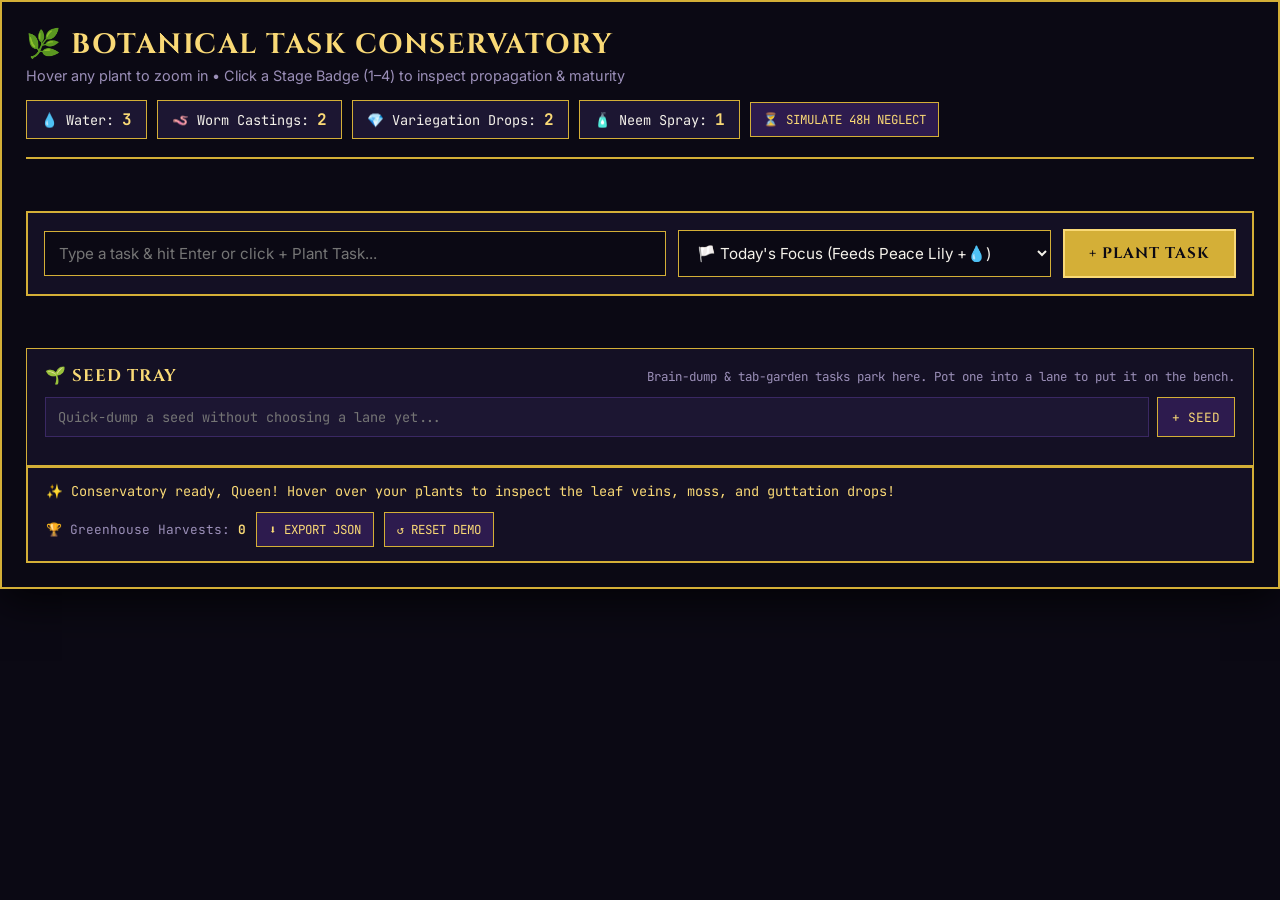
==== commit 8a054a7a: "v3 rollout: dashboard + Self/Maintenance/Schedule sections, fresh chrome, tarot + orisha + chores + " ====
--- a/conservatory.html
+++ b/conservatory.html
@@ -690,7 +690,7 @@
       placeholder="Type a task & hit Enter or click + Plant Task..."
     />
     <select id="btc-task-category" class="btc-select">
-      <option value="top3">🏳️ Today's Rule of 3 (Feeds Peace Lily +💧)</option>
+      <option value="top3">🏳️ Today's Focus (Feeds Peace Lily +💧)</option>
       <option value="spark">🕳️ High-Spark Quest (Feeds Missy Monstera +💎)</option>
       <option value="spoon">🍃 Low-Spoon Win (Grows Pothos Trio +💧🪱)</option>
       <option value="weekly">🗡️ Weekly / Steady Goal (Feeds Snake Plant +🧴)</option>
@@ -751,7 +751,7 @@
           lily: {
             id: 'lily',
             name: 'Drama Queen Lily',
-            species: 'Peace Lily • Rule of 3',
+            species: 'Peace Lily • Today's Focus',
             xp: 0,
             hydration: 75,
             variegated: false,
@@ -1498,7 +1498,7 @@
         const colDefs = [
           {
             key: 'top3',
-            title: "🏳️ Today's Rule of 3",
+            title: "🏳️ Today's Focus",
             sub: 'Feeds Peace Lily • Complete = +18 XP & +1 💧'
           },
           {
@@ -1624,8 +1624,8 @@
         const targetPlantKey = categoryToPlant[cat] || 'lily';
         const targetPlant = state.plants[targetPlantKey];
 
-        if (cat === 'top3' && state.tasks.filter(function (t) { return t.category === 'top3'; }).length >= 3) {
-          updateHUD('🎯 Rule of 3 is capped at 3, Queen! Finish or compost one first.', 'lily');
+        if (false) { // Rule of 3 retired in v3: Focus lane takes unlimited
+          updateHUD('🎯 Focus lane: pot as many as you like, Queen.', 'lily');
           return;
         }
         const storeId = Date.now();
@@ -1688,6 +1688,7 @@
             const nd = btcNextRepeatDue(bill.due, bill.repeat);
             if (nd) billsList.push({ id: Date.now() + 1, name: bill.name, amount: bill.amount, due: nd, paid: false, repeat: bill.repeat, link: bill.link || '' });
             btcWriteBills(billsList);
+            btcRenderSeeds();
             billPaidName = bill.name || 'bill';
           }
         }
@@ -1706,7 +1707,10 @@
           state.inventory.neem += 1;
           msg = addPlantXP('snake', 20, 20) || '🗡️ Snake Plant sword blade grew taller! (+20 XP, +1 🧴 Neem Spray)';
         }
-        if (billPaidName) msg = '💸 ' + billPaidName + ' marked paid in your Bills tab! ' + msg;
+        if (billPaidName) {
+          state.inventory.castings += 1;
+          msg = '💸 ' + billPaidName + ' marked paid in your Bills tab! +1 🪱 fertilizer. ' + msg;
+        }
         updateHUD(msg, plantKey);
       }
 
@@ -1827,6 +1831,7 @@
           else if (repeat === 'quarterly') { const day = d.getDate(); d.setMonth(d.getMonth() + 3); if (d.getDate() < day) d.setDate(0); }
           else if (repeat === 'yearly') { d.setFullYear(d.getFullYear() + 1); }
           else return false;
+          return true;
         };
         if (!step()) return '';
         while (d.getTime() <= Date.now()) step();
@@ -1857,7 +1862,8 @@
               text: t.text,
               category: BTC_STORE_LANE[t.col],
               overdue: !!(t.due && t.due < btcToday()),
-              storeId: t.id
+              storeId: t.id,
+              billId: t.billId || undefined
             };
           });
         saveState();
@@ -1915,10 +1921,12 @@
         }
         const pots = [['top3', '🏳️ Lily'], ['spark', '🕳️ Monstera'], ['spoon', '🍃 Pothos'], ['weekly', '🗡️ Snake']];
         const billRows = billsDue.map(function (b) {
-          const btns = pots.map(function (p) {
+          const billPots = [['weekly', '🗡️ Snake Plant'], ['top3', '🏳️ Lily'], ['spark', '🕳️ Monstera'], ['spoon', '🍃 Pothos']];
+          const btns = billPots.map(function (p, i) {
+            const def = i === 0;
             return '<button data-btc-action="pot-bill" data-bill="' + b.id + '" data-lane="' + p[0] + '" '
-              + 'style="background:var(--btc-bg-card); border:1px solid #3a2863; color:var(--btc-text); padding:5px 8px; '
-              + 'font-family:var(--btc-font-mono); font-size:0.72rem; cursor:pointer;">' + p[1] + '</button>';
+              + 'style="background:' + (def ? 'rgba(212,175,55,0.14)' : 'var(--btc-bg-card)') + '; border:1px solid ' + (def ? 'var(--btc-gold)' : '#3a2863') + '; color:' + (def ? 'var(--btc-gold-bright)' : 'var(--btc-muted)') + '; padding:5px 8px; '
+              + 'font-family:var(--btc-font-mono); font-size:0.72rem; cursor:pointer;">' + (def ? p[1] + ' ★' : p[1]) + '</button>';
           }).join('');
           const overdue = new Date(b.due + 'T12:00:00').getTime() < Date.now();
           return '<div style="display:flex; flex-wrap:wrap; gap:8px; align-items:center; padding:8px 0; border-bottom:1px solid #241a3f;">'
@@ -1944,7 +1952,7 @@
             + btns + '</div>';
         }).join('');
         const billBlock = billsDue.length
-          ? '<div style="margin:10px 0 2px; font-family:var(--btc-font-mono); font-size:0.72rem; letter-spacing:1px; text-transform:uppercase; color:var(--btc-gold);">💸 Bills due soon · paying one marks it paid in the Bills tab</div>' + billRows.join('')
+          ? '<div style="margin:10px 0 2px; font-family:var(--btc-font-mono); font-size:0.72rem; letter-spacing:1px; text-transform:uppercase; color:var(--btc-gold);">💸 Bills due soon · ★ pots them into the Snake Plant lane · paying one marks it paid + 🪱 fertilizer</div>' + billRows.join('')
           : '';
         const seedBlock = seedRows.length
           ? (billsDue.length ? '<div style="margin:10px 0 2px; font-family:var(--btc-font-mono); font-size:0.72rem; letter-spacing:1px; text-transform:uppercase; color:var(--btc-gold);">🌱 Seeds</div>' : '') + seedRows.join('')
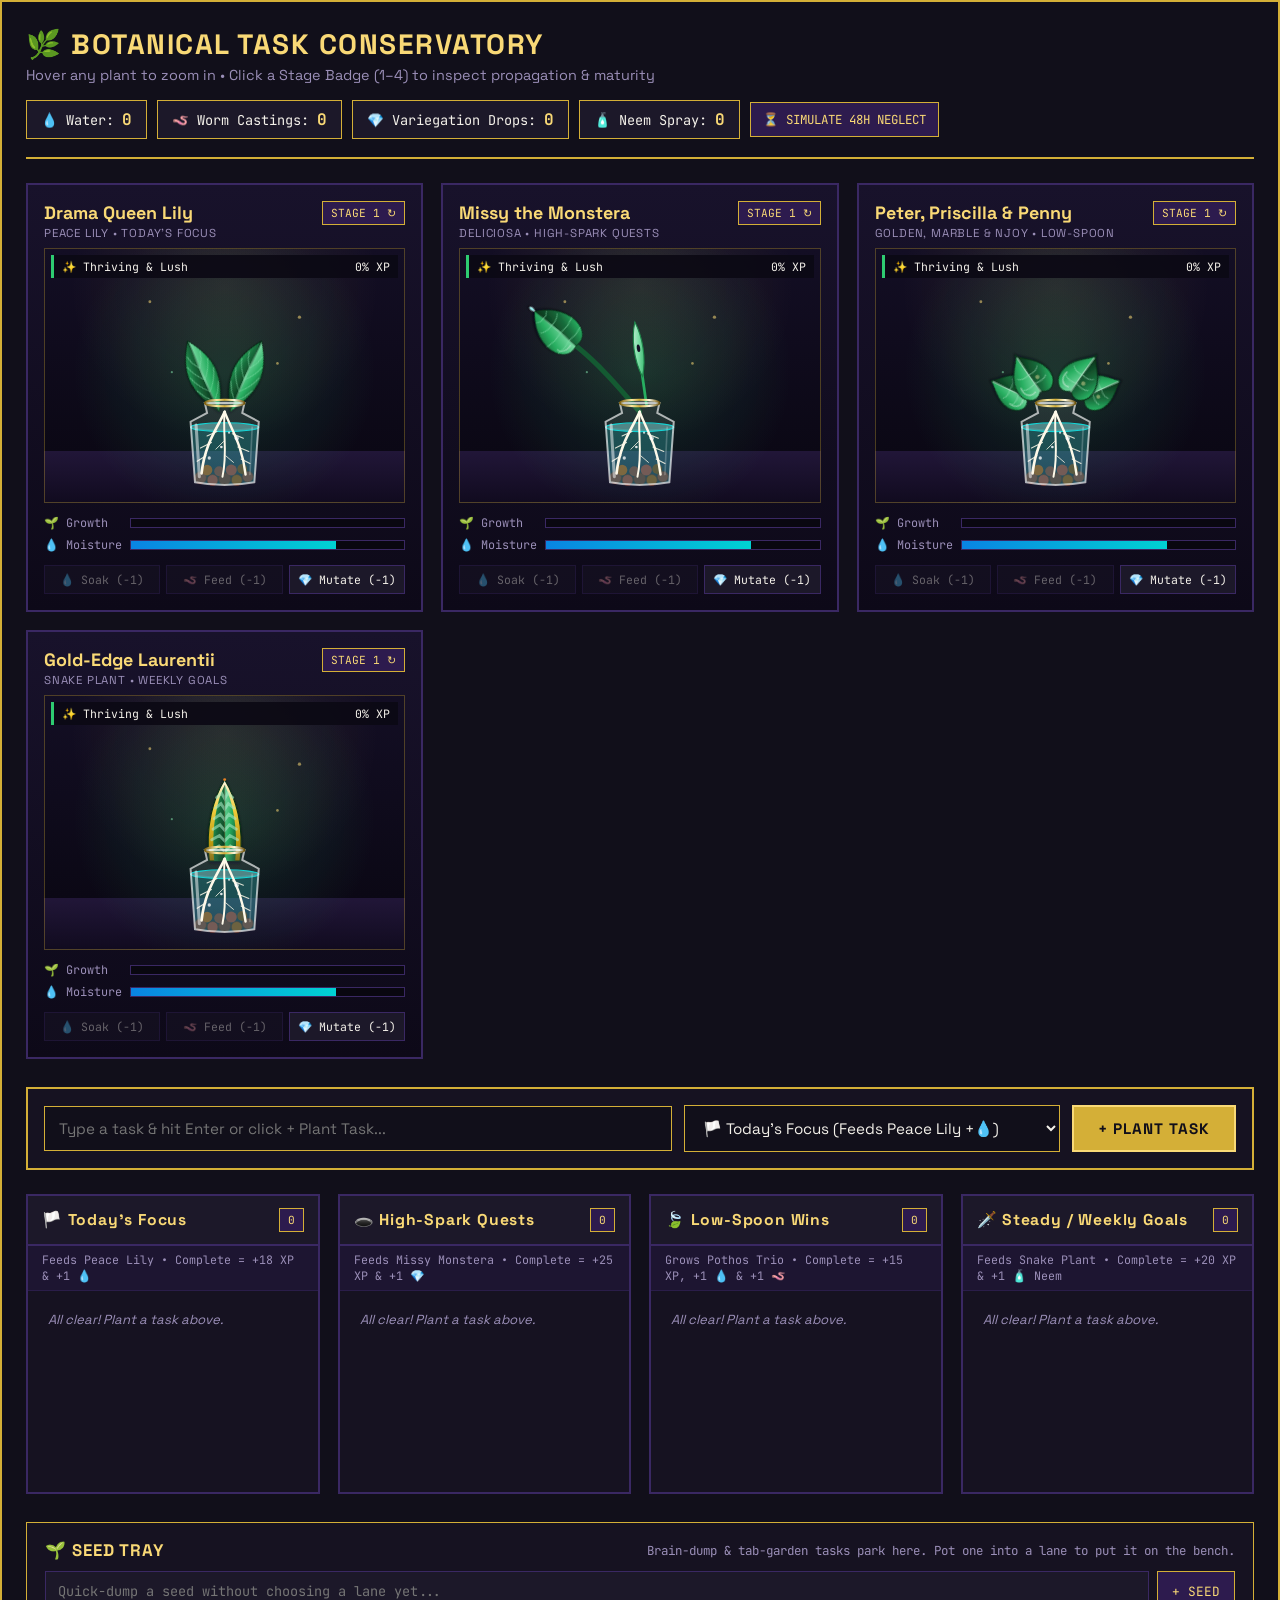
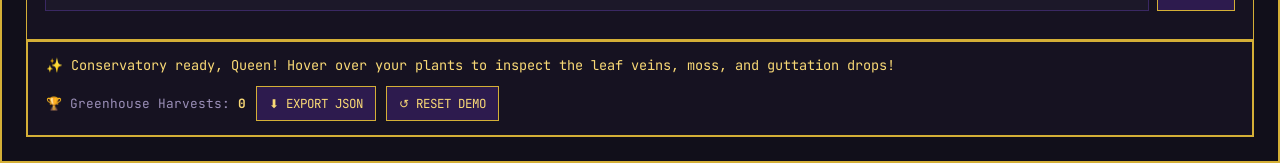
==== commit 3f4dd08a: "v3: restyle worm/plant trackers + conservatory to cosmic theme; fix conservatory fatal apostrophe bu" ====
--- a/conservatory.html
+++ b/conservatory.html
@@ -6,9 +6,9 @@
   <title>Botanical Task Conservatory | Clare's Garden Planner</title>
   <link rel="preconnect" href="https://fonts.googleapis.com">
   <link rel="preconnect" href="https://fonts.gstatic.com" crossorigin>
-  <link href="https://fonts.googleapis.com/css2?family=Cinzel:wght@600;700;800;900&family=Inter:wght@400;500;600;700&family=JetBrains+Mono:ital,wght@0,400;0,500;0,700;1,400&family=Plus+Jakarta+Sans:wght@400;500;600;700&display=swap" rel="stylesheet">
+  <link href="https://fonts.googleapis.com/css2?family=Space+Grotesk:wght@400;500;600;700&family=JetBrains+Mono:ital,wght@0,400;0,500;0,700;1,400&display=swap" rel="stylesheet">
   <style>
-    html, body { margin: 0; padding: 0; background: #0b0914; min-height: 100vh; }
+    html, body { margin: 0; padding: 0; background: #110f1a; min-height: 100vh; }
   </style>
 </head>
 <body>
@@ -124,9 +124,9 @@
 
   <style>
     :root {
-      --btc-bg-obsidian: #0b0914;
-      --btc-bg-panel: #141024;
-      --btc-bg-card: #1c1632;
+      --btc-bg-obsidian: #110f1a;
+      --btc-bg-panel: #161221;
+      --btc-bg-card: #1c1829;
       --btc-plum-deep: #2d1b4e;
       --btc-gold: #d4af37;
       --btc-gold-bright: #f9d976;
@@ -138,9 +138,9 @@
       --btc-muted: #9b8fb8;
       --btc-border: 2px solid #3a2863;
       --btc-border-gold: 2px solid #d4af37;
-      --btc-font-head: 'Cinzel', 'Playfair Display', Georgia, serif;
+      --btc-font-head: 'Space Grotesk', sans-serif;
       --btc-font-mono: 'JetBrains Mono', 'Fira Code', monospace;
-      --btc-font-body: 'Inter', 'Plus Jakarta Sans', sans-serif;
+      --btc-font-body: 'Space Grotesk', sans-serif;
     }
 
     .btc-wrapper {
@@ -751,7 +751,7 @@
           lily: {
             id: 'lily',
             name: 'Drama Queen Lily',
-            species: 'Peace Lily • Today's Focus',
+            species: 'Peace Lily • Today’s Focus',
             xp: 0,
             hydration: 75,
             variegated: false,
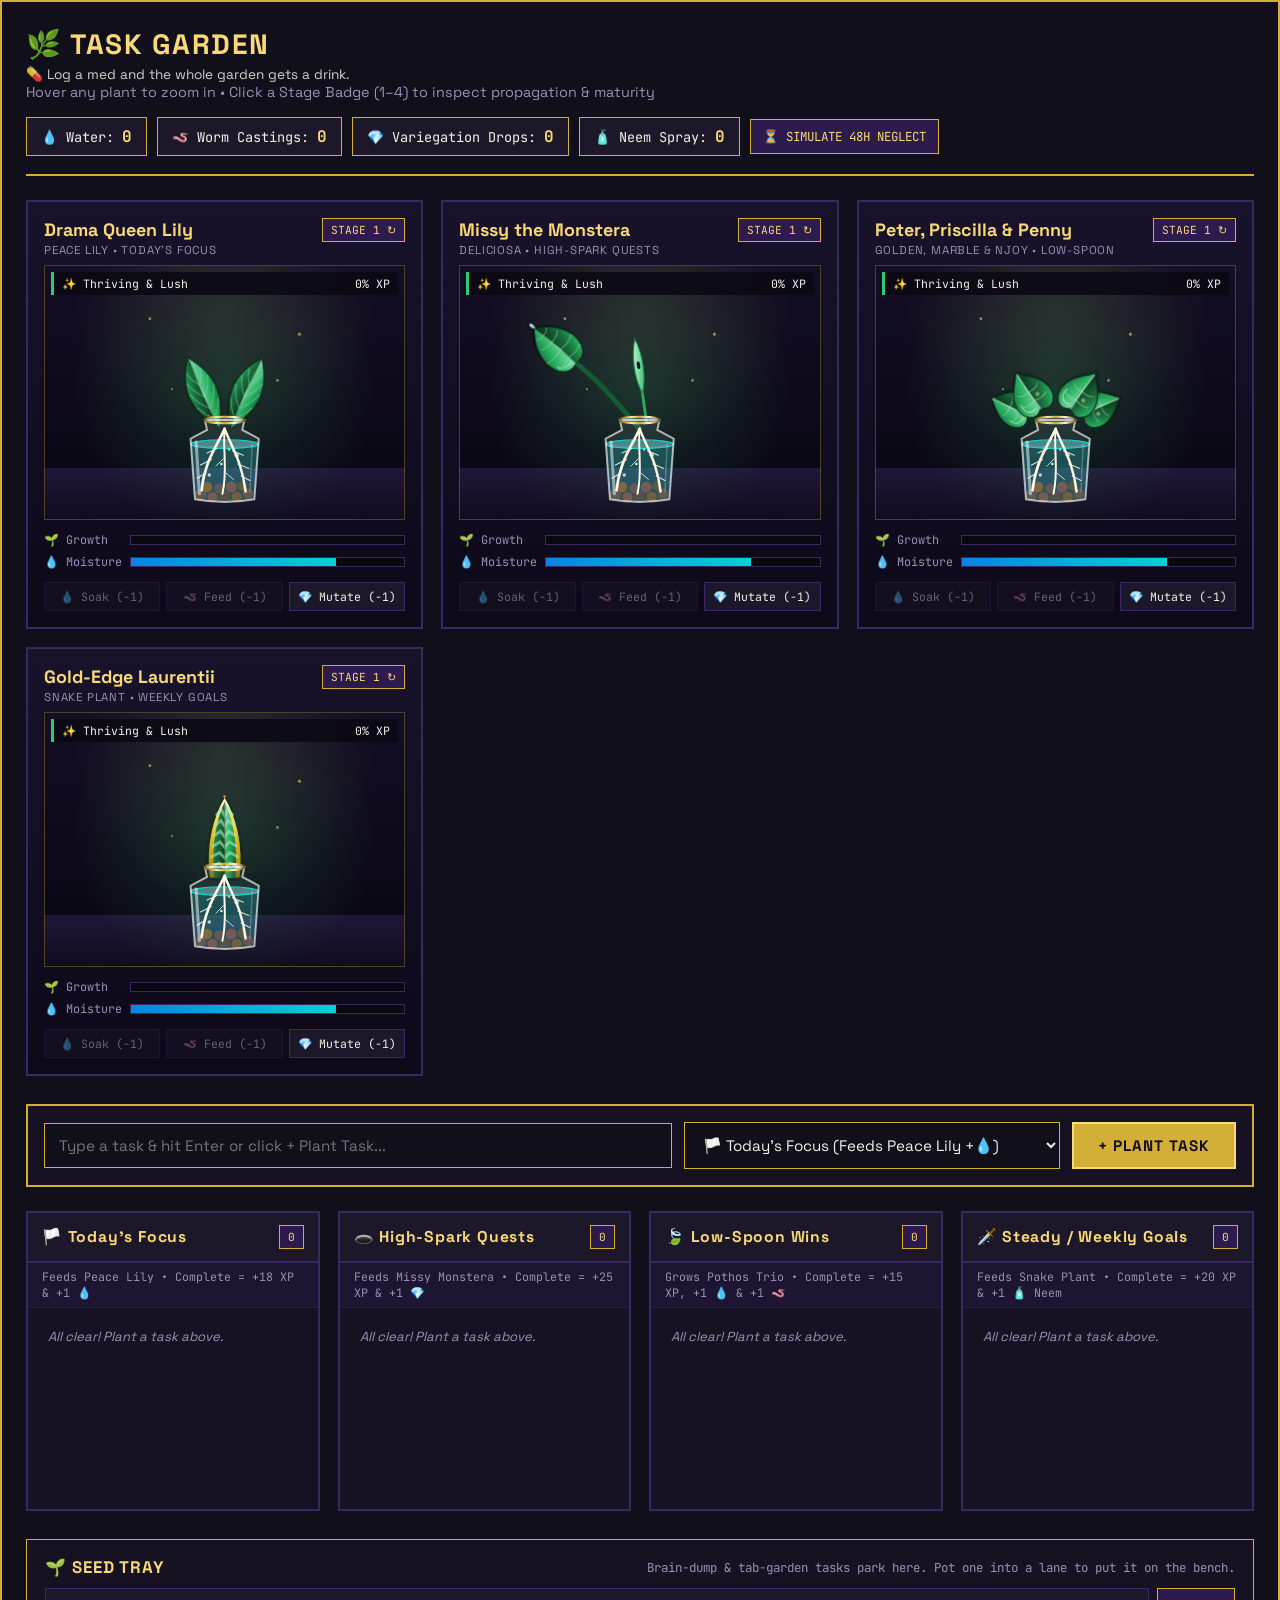
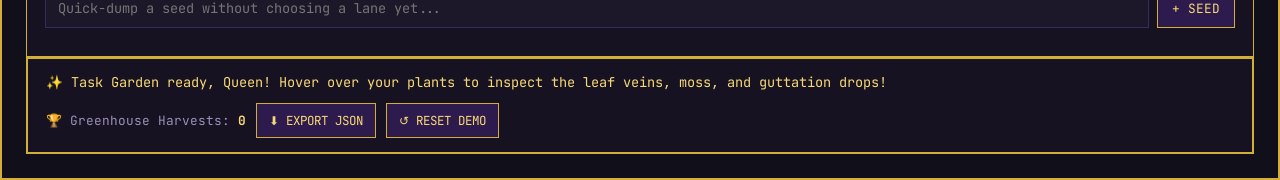
==== commit c3383f00: "v3.2.12: Botanical Task Conservatory renamed Task Garden everywhere (title, headers, toggle labels, " ====
--- a/conservatory.html
+++ b/conservatory.html
@@ -3,7 +3,7 @@
 <head>
   <meta charset="UTF-8" />
   <meta name="viewport" content="width=device-width, initial-scale=1.0" />
-  <title>Botanical Task Conservatory | Clare's Garden Planner</title>
+  <title>Task Garden | Clare's Garden Planner</title>
   <link rel="preconnect" href="https://fonts.googleapis.com">
   <link rel="preconnect" href="https://fonts.gstatic.com" crossorigin>
   <link href="https://fonts.googleapis.com/css2?family=Space+Grotesk:wght@400;500;600;700&family=JetBrains+Mono:ital,wght@0,400;0,500;0,700;1,400&display=swap" rel="stylesheet">
@@ -655,7 +655,8 @@
   <!-- TOP HEADER & APOTHECARY INVENTORY -->
   <header class="btc-header">
     <div class="btc-title-block">
-      <h2>🌿 Botanical Task Conservatory</h2>
+      <h2>🌿 Task Garden</h2>
+      <div id="btcMedFeed" style="font-size:.85rem;opacity:.85;margin:.25rem 0 0;"></div>
       <p>Hover any plant to zoom in • Click a Stage Badge (1–4) to inspect propagation & maturity</p>
     </div>
 
@@ -721,7 +722,7 @@
   <!-- GREENHOUSE TROPHY SHELF & DATA CONTROLS -->
   <footer class="btc-footer-shelf">
     <div class="btc-toast" id="btc-toast-msg">
-      ✨ Conservatory ready, Queen! Hover over your plants to inspect the leaf veins, moss, and guttation drops!
+      ✨ Task Garden ready, Queen! Hover over your plants to inspect the leaf veins, moss, and guttation drops!
     </div>
     <div style="display:flex; gap:10px; align-items:center;">
       <span style="font-family:var(--btc-font-mono); font-size:0.8rem; color:var(--btc-muted);">
@@ -1754,6 +1755,38 @@
         );
       }
 
+      // --- meds feed the bench: a med logged in the Meds panel gives every plant a drink ---
+      function updateMedFeedLine() {
+        const el = document.getElementById('btcMedFeed');
+        if (!el) return;
+        try {
+          const log = JSON.parse(localStorage.getItem('ccc_med_feed_log') || '{}');
+          const t = new Date();
+          const key = t.getFullYear() + '-' + String(t.getMonth() + 1).padStart(2, '0') + '-' + String(t.getDate()).padStart(2, '0');
+          const n = log[key] || 0;
+          const total = Object.values(log).reduce((a, b) => a + b, 0);
+          el.textContent = n ? ('\ud83d\udc8a ' + n + (n === 1 ? ' dose' : ' doses') + ' fed the garden today \u00b7 ' + total + ' all-time')
+                             : '\ud83d\udc8a Log a med and the whole garden gets a drink.';
+        } catch (e) { el.textContent = ''; }
+      }
+
+      function applyMedFeed(sig) {
+        Object.keys(state.plants).forEach(function (k) {
+          const p = state.plants[k];
+          p.hydration = Math.min(100, (p.hydration || 0) + 4);
+        });
+        state.lastMedFeedTs = sig.ts || Date.now();
+        saveState();
+        renderBench();
+        updateMedFeedLine();
+        updateHUD('💊 Meds logged (' + (sig.med || 'dose') + ') — the whole garden got a drink.');
+      }
+      function checkMedFeed() {
+        try {
+          const sig = JSON.parse(localStorage.getItem('ccc_med_garden_feed') || 'null');
+          if (sig && sig.ts && sig.ts > (state.lastMedFeedTs || 0)) applyMedFeed(sig);
+        } catch (err) {}
+      }
       function handleUseItem(plantId, type) {
         const p = state.plants[plantId];
         if (!p) return;
@@ -2035,8 +2068,11 @@
 
         updateHUD();
         btcImportFromStore();
+        checkMedFeed();
+        updateMedFeedLine();
         window.addEventListener('storage', function (e) {
           if (e.key === 'clarissa_tasks') btcImportFromStore();
+          else if (e.key === 'ccc_med_garden_feed') checkMedFeed();
         });
         const seedInput = document.getElementById('btc-seed-input');
         if (seedInput) {
